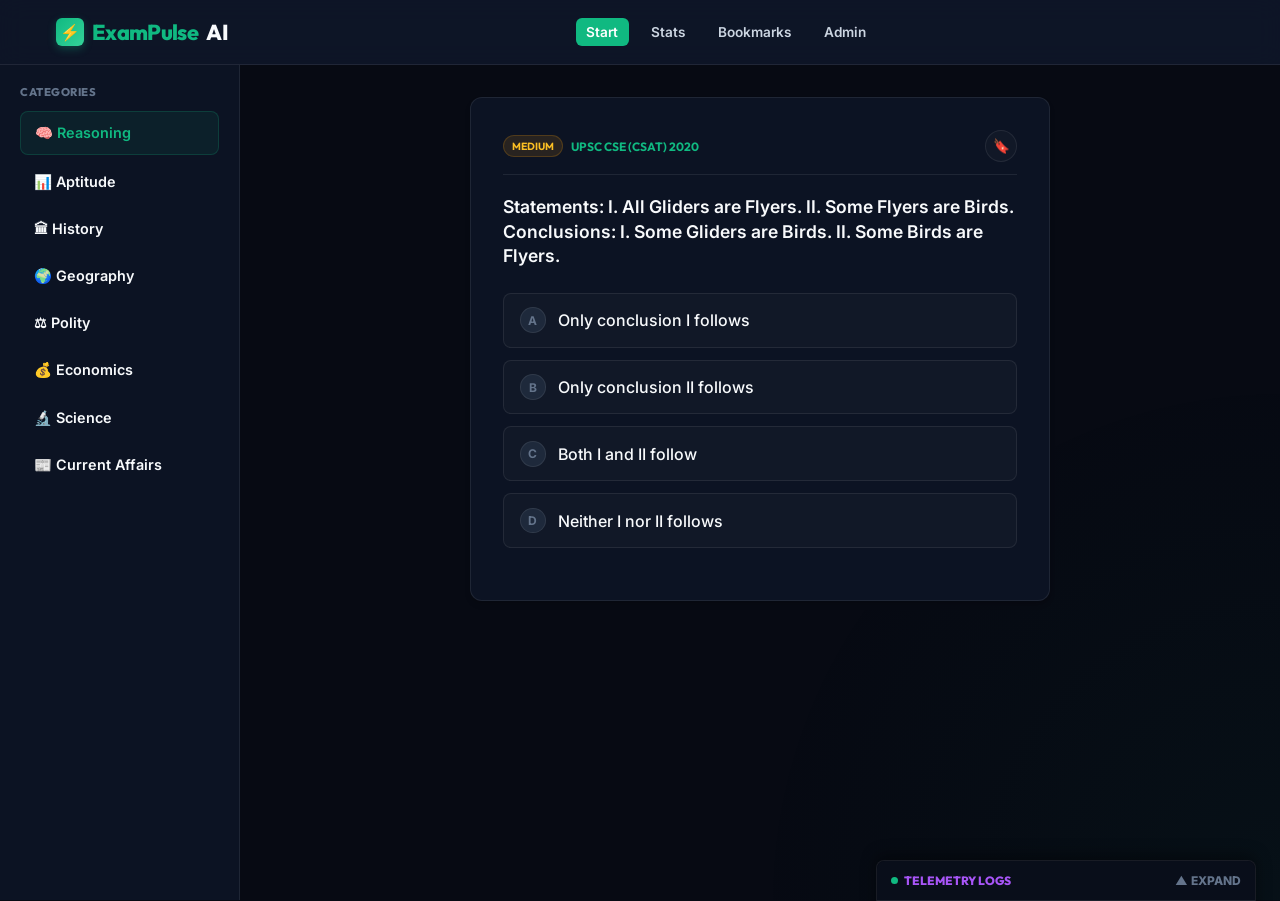
==== index.html @ f70b1638 "Add files via upload" ====
<!DOCTYPE html>
<html lang="en" data-theme="dark">
<head>
  <meta charset="UTF-8">
  <meta name="viewport" content="width=device-width, initial-scale=1.0">
  <title>ExamPulse AI | 24/7 Government Exam Prep Platform</title>
  <link rel="stylesheet" href="styles.css">
</head>
<body>

  <div class="app-container">
    <!-- --- HEADER AND NAVIGATION (Hamburger Enabled) --- -->
    <header>
      <div class="container header-inner">
        <a href="#" class="logo" id="header-logo">
          <div class="logo-icon">⚡</div>
          ExamPulse <span class="logo-tag">AI</span>
        </a>
        
        <!-- Desktop Nav links -->
        <nav class="nav-links">
          <span class="nav-link active" data-view="practice">Start</span>
          <span class="nav-link" data-view="analytics" id="nav-analytics">Stats</span>
          <span class="nav-link" data-view="bookmarks" id="nav-bookmarks">Bookmarks</span>
          <a href="admin.html" class="nav-link" id="nav-admin" style="display: inline-block;">Admin</a>
        </nav>

        <div class="header-actions">
          
          <!-- Hamburger menu button on phone views -->
          <button class="hamburger-menu-btn" id="hamburger-menu-btn">☰</button>

          <!-- User Stats Widget -->
          <div class="user-status-widget" id="header-user-widget" style="display: none;">
            <span id="header-username" style="color: var(--text-secondary); font-weight: 600; margin-right: 0.5rem; font-size: 0.75rem;">User</span>
            <button class="btn btn-secondary btn-sm" id="header-logout-btn" style="padding: 0.2rem 0.4rem; font-size: 0.7rem; border-radius: 4px;">
              Logout
            </button>
          </div>
        </div>
      </div>
    </header>

    <!-- --- MOBILE HAMBURGER DROPDOWN OVERLAY --- -->
    <div class="mobile-nav-overlay" id="mobile-nav-overlay">
      <span class="mobile-nav-link active" data-view="practice">Start</span>
      <span class="mobile-nav-link" data-view="analytics">Stats</span>
      <span class="mobile-nav-link" data-view="bookmarks">Bookmarks</span>
      <a href="admin.html" class="mobile-nav-link" id="mobile-nav-admin">Admin</a>
      <span class="mobile-nav-link" id="mobile-nav-logout-btn" style="display: none; color: var(--brand-danger); font-weight: 700; cursor: pointer;">Logout</span>
      
      <div class="mobile-profile-section" id="mobile-profile-section">
        <span id="mobile-username-val" style="font-weight: 600; color: var(--text-secondary);">Guest Aspirant</span>
      </div>
    </div>

    <main class="main-content">

      <!-- ==========================================
           1. COMPACT PRACTICE VIEW (PRIMARY LANDING PAGE - "START")
           ========================================== -->
      <section id="view-practice" class="view-section active">
        <!-- Mobile Subject Horizontal Swipe Bar -->
        <div class="mobile-category-slider" id="practice-mobile-category-slider">
          <button class="mobile-slider-btn active" data-category="Reasoning">🧠 Reasoning</button>
          <button class="mobile-slider-btn" data-category="Aptitude">📊 Aptitude</button>
          <button class="mobile-slider-btn" data-category="History">🏛 History</button>
          <button class="mobile-slider-btn" data-category="Geography">🌍 Geography</button>
          <button class="mobile-slider-btn" data-category="Polity">⚖ Polity</button>
          <button class="mobile-slider-btn" data-category="Economics">💰 Economics</button>
          <button class="mobile-slider-btn" data-category="Science">🔬 Science</button>
          <button class="mobile-slider-btn" data-category="Current Affairs">📰 Current Affairs</button>
        </div>

        <div class="practice-layout">
          <!-- Desktop Left Subject Sidebar -->
          <div class="category-sidebar">
            <h4 class="sidebar-title">Categories</h4>
            <div class="category-list" id="practice-category-list">
              <button class="category-item-btn active" data-category="Reasoning">
                <span>🧠 Reasoning</span>
              </button>
              <button class="category-item-btn" data-category="Aptitude">
                <span>📊 Aptitude</span>
              </button>
              <button class="category-item-btn" data-category="History">
                <span>🏛 History</span>
              </button>
              <button class="category-item-btn" data-category="Geography">
                <span>🌍 Geography</span>
              </button>
              <button class="category-item-btn" data-category="Polity">
                <span>⚖ Polity</span>
              </button>
              <button class="category-item-btn" data-category="Economics">
                <span>💰 Economics</span>
              </button>
              <button class="category-item-btn" data-category="Science">
                <span>🔬 Science</span>
              </button>
              <button class="category-item-btn" data-category="Current Affairs">
                <span>📰 Current Affairs</span>
              </button>
            </div>
          </div>

          <!-- Practice center viewport -->
          <div class="practice-viewport">
            <!-- Widescreen split desktop layout -->
            <div class="practice-pane-container">
              
              <!-- Left: Card -->
              <div class="question-column">
                <div class="practice-card-box" id="practice-card-box">
                  <div class="card-question-header">
                    <div class="q-source-info">
                      <span id="practice-badge-difficulty" class="badge badge-easy" style="font-size: 0.65rem;">Medium</span>
                      <span id="practice-source-text" style="font-size: 0.75rem;">UPSC CSAT 2020</span>
                    </div>
                    <button class="q-action-icon-btn" id="practice-bookmark-btn" title="Bookmark Question">🔖</button>
                  </div>

                  <!-- Question Text (autoscaled dynamically) -->
                  <div class="question-text-area" id="practice-question-text">
                    Loading question...
                  </div>

                  <!-- Option Choices (Strictly locked on submission) -->
                  <div class="options-layout-grid" id="practice-options-grid">
                    <button class="option-choice-btn" data-idx="0">
                      <span class="option-prefix-bubble">A</span>
                      <span class="option-text">Option A</span>
                    </button>
                    <button class="option-choice-btn" data-idx="1">
                      <span class="option-prefix-bubble">B</span>
                      <span class="option-text">Option B</span>
                    </button>
                    <button class="option-choice-btn" data-idx="2">
                      <span class="option-prefix-bubble">C</span>
                      <span class="option-text">Option C</span>
                    </button>
                    <button class="option-choice-btn" data-idx="3">
                      <span class="option-prefix-bubble">D</span>
                      <span class="option-text">Option D</span>
                    </button>
                  </div>

                  <!-- Relocated Next Button: Sits directly below option choices (in-between options and explanation on mobile) -->
                  <div class="action-footer-practice" style="margin-top: 1.25rem; width: 100%;">
                    <button class="btn btn-primary" id="practice-next-btn" style="display: none; padding: 0.5rem 1.8rem; font-size: 0.8rem; border-radius: 9999px; width: 100%;">
                      Next Question ➔
                    </button>
                  </div>
                </div>
              </div>

              <!-- Right Pane: explanation side-by-side -->
              <div class="explanation-column" id="practice-explanation-column">
                <div class="explanation-panel-drawer" id="practice-explanation-drawer">
                  <h4 class="drawer-section-title" style="color: var(--brand-success); margin-bottom: 0.6rem; font-size: 0.7rem;">✓ RAG AI Verified Explanation</h4>
                  
                  <div class="drawer-section-title">Detailed Explanation</div>
                  <!-- Explanation Text (autoscaled dynamically) -->
                  <p class="explanation-body-text" id="practice-explanation-text">
                    Solution text...
                  </p>

                  <div class="solution-highlights-grid">
                    <div class="highlight-box">
                      <h5>Exam Concept</h5>
                      <p id="practice-highlight-concept">Concept target</p>
                    </div>
                    <div class="highlight-box">
                      <h5>Shortcut Method</h5>
                      <p id="practice-highlight-shortcut">Shortcut formula</p>
                    </div>
                    <div class="highlight-box">
                      <h5>Key Takeaway</h5>
                      <p id="practice-highlight-takeaway">Takeaway key points</p>
                    </div>
                  </div>
                </div>
              </div>

            </div>
          </div>
        </div>
      </section>


      <!-- ==========================================
           2. DE-GAMIFIED ANALYTICS VIEW
           ========================================== -->
      <section id="view-analytics" class="view-section container">
        <div class="analytics-dashboard-grid">
          <!-- Profiles sidebar -->
          <aside class="profile-card-sticky-aside">
            <div class="profile-avatar-spark" id="aside-avatar">A</div>
            <h3 class="profile-username" id="aside-username">Aspirant Profile</h3>
            <p class="profile-rank-tag" style="color: var(--text-muted); font-size: 0.75rem; text-transform: uppercase;">Active Candidate</p>
            
            <div class="aside-stats-stack">
              <div class="aside-stat-row" style="font-size: 0.8rem;">
                <span class="lbl">Total Attempts</span>
                <span class="val" id="aside-total-answered">0</span>
              </div>
              <div class="aside-stat-row" style="font-size: 0.8rem; color: var(--brand-success);">
                <span class="lbl">Correct Answers</span>
                <span class="val" id="aside-total-correct">0</span>
              </div>
              <div class="aside-stat-row" style="font-size: 0.8rem; color: var(--brand-danger);">
                <span class="lbl">Incorrect Answers</span>
                <span class="val" id="aside-total-incorrect">0</span>
              </div>
              <div class="aside-stat-row" style="font-size: 0.8rem;">
                <span class="lbl">Overall Accuracy</span>
                <span class="val" id="aside-accuracy">0%</span>
              </div>
              <div class="aside-stat-row" style="font-size: 0.8rem;">
                <span class="lbl">Study Duration</span>
                <span class="val" id="aside-study-time">0m</span>
              </div>
            </div>

            <!-- Edit Profile Settings popup trigger -->
            <button class="btn btn-secondary btn-sm" id="btn-edit-profile-trigger" style="margin-top: 1rem; width: 100%; font-size: 0.75rem; padding: 0.35rem 0; border-radius: 6px;">
              ✏️ Edit Profile
            </button>
          </aside>

          <!-- Charts -->
          <div class="analytics-main-panel">
            <div class="analytics-top-bar" style="padding: 0.75rem 1rem;">
              <div class="analytics-title-group">
                <h2 style="font-size: 1.25rem;">Rolling Accuracy Statistics</h2>
                <p style="font-size: 0.75rem;">Interactive telemetry tracking subject concept masteries.</p>
              </div>
              <div class="analytics-filter-options">
                <span class="filter-btn active" data-range="Today">Today</span>
                <span class="filter-btn" data-range="2Days">2 Days</span>
                <span class="filter-btn" data-range="1Week">1 Week</span>
                <span class="filter-btn" data-range="1Month">1 Month</span>
              </div>
            </div>

            <!-- Rolling graph -->
            <div class="charts-cards-row">
              <div class="analytics-card" style="width: 100%;">
                <div class="analytics-card-header">
                  <h4>Rolling Accuracy Trend Line</h4>
                  <span class="badge badge-easy">Live</span>
                </div>
                <div class="svg-chart-container" id="svg-accuracy-chart">
                  <!-- svg graph container -->
                </div>
              </div>
            </div>

            <!-- Subject dashboard meters -->
            <div class="analytics-card">
              <div class="analytics-card-header">
                <h4>Category Progress Indices</h4>
                <p style="font-size: 0.75rem; color: var(--text-muted);">Current performance metrics across the 8 subjects.</p>
              </div>
              <div id="analytics-category-bars">
                <!-- category rows loads here -->
              </div>
            </div>
          </div>
        </div>
      </section>


      <!-- ==========================================
           3. BOOKMARKS VIEW
           ========================================== -->
      <section id="view-bookmarks" class="view-section container">
        <div class="bookmarks-layout">
          <h2 style="font-size: 1.25rem; margin-bottom: 1.25rem; border-bottom: 1px solid var(--border-color); padding-bottom: 0.5rem; color: var(--brand-primary);">🔖 Saved Bookmarks</h2>

          <div class="bookmarks-list-area" id="bookmarks-cards-wrapper">
            <!-- Dynamic bookmarks cards loads here -->
          </div>
        </div>
      </section>

    </main>

    <!-- --- CLOUD TELEMETRY Drawer --- -->
    <div class="telemetry-floating-tray" id="telemetry-tray">
      <div class="telemetry-header-bar" id="telemetry-header">
        <div class="telemetry-title-badge">
          <div class="telemetry-pulse-dot"></div>
          Telemetry logs
        </div>
        <div class="telemetry-toggle-indicator" id="telemetry-indicator">▲ EXPAND</div>
      </div>
      
      <div class="telemetry-body-console">
        <div class="telemetry-telemetry-row">
          <span>Active Nodes: <strong>5</strong></span>
          <span>Redis Queue Size: <strong id="telemetry-redis-size">452</strong></span>
          <span>Locks: <strong style="color: var(--brand-success);">Clean</strong></span>
        </div>
        <div class="console-terminal-wrapper" id="telemetry-console">
          <!-- Telemetry logs streams here -->
          <div class="terminal-line"><span class="ts">[12:47:58]</span> <span class="tag-redis">[REDIS]</span> Active node telemetry listener started on client console.</div>
          <div class="terminal-line"><span class="ts">[12:47:58]</span> <span class="tag-rag">[RAG AI]</span> Curated database sync validated. RAG vector embeddings synchronized.</div>
        </div>
      </div>
    </div>

    <!-- --- 10-QUESTION LOCK REGISTER / LOGIN POPUP GATED MODAL --- -->
    <div class="modal-overlay" id="auth-modal-overlay">
      <div class="auth-modal" style="max-width: 400px; padding: 1.5rem 2rem;">
        <!-- Modal Tabs Header -->
        <div class="auth-tabs-header">
          <span class="auth-tab-btn active" id="btn-tab-register" data-mode="register">Register Account</span>
          <span class="auth-tab-btn" id="btn-tab-login" data-mode="login">Sign In</span>
        </div>

        <h2 style="font-size: 1.35rem; text-align: center; margin-bottom: 0.5rem;" id="auth-gate-title">Save Practice Progress</h2>
        <p style="color: var(--text-muted); font-size: 0.8rem; margin-bottom: 1.25rem; text-align: center;" id="auth-gate-sub">You have completed your 10 free practice questions! Save your profile in local memory to preserve stats and bookmarks.</p>
        
        <!-- Registration Form -->
        <form id="auth-register-form" class="auth-form-sub-panel active">
          <div class="auth-form-group">
            <label style="font-size: 0.7rem; color: var(--text-muted);">Candidate Full Name *</label>
            <input type="text" id="reg-name" style="font-size: 0.8rem; padding: 0.5rem 0.75rem;" placeholder="e.g. Amit Patel" required>
          </div>
          <div class="auth-form-group" style="margin: 0.75rem 0;">
            <label style="font-size: 0.7rem; color: var(--text-muted);">Aspirant Username *</label>
            <input type="text" id="reg-username" style="font-size: 0.8rem; padding: 0.5rem 0.75rem;" placeholder="e.g. UPSC_Cracker" required>
          </div>
          <div class="auth-form-group" style="margin-bottom: 0.75rem;">
            <label style="font-size: 0.7rem; color: var(--text-muted);">Email Address *</label>
            <input type="email" id="reg-email" style="font-size: 0.8rem; padding: 0.5rem 0.75rem;" placeholder="candidate@exampulse.ai" required>
          </div>
          <div class="auth-form-group" style="margin-bottom: 1rem;">
            <label style="font-size: 0.7rem; color: var(--text-muted);">Password *</label>
            <input type="password" id="reg-password" style="font-size: 0.8rem; padding: 0.5rem 0.75rem;" placeholder="••••••••" required>
          </div>
          <button type="submit" class="btn btn-primary" style="width: 100%; font-size: 0.8rem; padding: 0.5rem 0;">Create Free Profile</button>
        </form>

        <!-- Login Form -->
        <form id="auth-login-form" class="auth-form-sub-panel">
          <div class="auth-form-group" style="margin-bottom: 0.75rem;">
            <label style="font-size: 0.7rem; color: var(--text-muted);">Email Address *</label>
            <input type="email" id="login-email" style="font-size: 0.8rem; padding: 0.5rem 0.75rem;" placeholder="candidate@exampulse.ai" required>
          </div>
          <div class="auth-form-group" style="margin-bottom: 1.25rem;">
            <label style="font-size: 0.7rem; color: var(--text-muted);">Password *</label>
            <input type="password" id="login-password" style="font-size: 0.8rem; padding: 0.5rem 0.75rem;" placeholder="••••••••" required>
          </div>
          <button type="submit" class="btn btn-primary" style="width: 100%; font-size: 0.8rem; padding: 0.5rem 0;">Sign In Profile</button>
        </form>
      </div>
    </div>

    <!-- --- PROFILE EDIT POPUP MODAL --- -->
    <div class="modal-overlay" id="profile-modal-overlay">
      <div class="auth-modal" style="max-width: 400px; padding: 2rem !important; border-radius: 1rem;">
        <h2 style="font-size: 1.25rem; text-align: center; margin-bottom: 0.5rem; color: var(--brand-primary);">Edit Profile Settings</h2>
        <p style="color: var(--text-muted); font-size: 0.75rem; margin-bottom: 1.25rem; text-align: center;">Update your candidate settings. Details will automatically sync in-memory.</p>
        
        <form id="profile-edit-form">
          <div class="auth-form-group" style="margin-bottom: 0.75rem;">
            <label style="font-size: 0.7rem; color: var(--text-muted); font-weight:700;">Candidate Name *</label>
            <input type="text" id="edit-profile-name" style="font-size: 0.8rem; padding: 0.5rem 0.75rem;" placeholder="e.g. Amit Patel" required>
          </div>
          <div class="auth-form-group" style="margin-bottom: 0.75rem;">
            <label style="font-size: 0.7rem; color: var(--text-muted); font-weight:700;">Aspirant Username *</label>
            <input type="text" id="edit-profile-username" style="font-size: 0.8rem; padding: 0.5rem 0.75rem;" placeholder="e.g. UPSC_Cracker" required>
          </div>
          <div class="auth-form-group" style="margin-bottom: 1.25rem;">
            <label style="font-size: 0.7rem; color: var(--text-muted); font-weight:700;">Email Address *</label>
            <input type="email" id="edit-profile-email" style="font-size: 0.8rem; padding: 0.5rem 0.75rem;" placeholder="candidate@exampulse.ai" required>
          </div>
          
          <div style="display: flex; gap: 0.5rem;">
            <button type="button" class="btn btn-secondary" id="btn-profile-edit-cancel" style="flex: 1; font-size: 0.8rem; padding: 0.45rem 0;">Cancel</button>
            <button type="submit" class="btn btn-primary" style="flex: 1; font-size: 0.8rem; padding: 0.45rem 0;">Save Changes</button>
          </div>
        </form>
      </div>
    </div>

    <!-- --- SUSPENSION OVERLAY SCREEN (CRITICAL LOCK) --- -->
    <div class="modal-overlay" id="suspension-overlay" style="display: none; background: rgba(7, 10, 18, 0.96); z-index: 9999; text-align: center; flex-direction: column; justify-content: center; align-items: center; padding: 2rem;">
      <div style="background: var(--bg-card); border: 1px solid var(--border-color); padding: 3rem 2rem; border-radius: 1rem; max-width: 440px; box-shadow: var(--shadow-lg);">
        <div style="font-size: 4rem; margin-bottom: 1.5rem;">🚫</div>
        <h2 style="color: var(--brand-danger); margin-bottom: 0.5rem; font-size: 1.75rem;">Access Suspended</h2>
        <p style="color: var(--text-secondary); font-size: 0.95rem; line-height: 1.5; margin-bottom: 2rem;">
          Your student preparation account has been suspended by the ExamPulse AI platform administrator. Please contact your coordinator.
        </p>
        <button class="btn btn-secondary" onclick="window.location.reload();">Refresh Status</button>
      </div>
    </div>

  </div>

  <script src="questions.js"></script>
  <script src="engines.js"></script>
  <script>
    document.addEventListener('DOMContentLoaded', () => {
      // Initialize state
      window.ExamPulse.init();
      const Engine = window.ExamPulse;
      
      // DOM Elements Cache
      const els = {
        views: document.querySelectorAll('.view-section'),
        navLinks: document.querySelectorAll('.nav-links .nav-link'),
        logo: document.getElementById('header-logo'),
        hamburgerBtn: document.getElementById('hamburger-menu-btn'),
        mobileNav: document.getElementById('mobile-nav-overlay'),
        mobileNavLinks: document.querySelectorAll('.mobile-nav-overlay .mobile-nav-link'),
        logoutBtn: document.getElementById('header-logout-btn'),
        mobileLogoutBtn: document.getElementById('mobile-nav-logout-btn'),
        mobileUsernameVal: document.getElementById('mobile-username-val'),
        userWidget: document.getElementById('header-user-widget'),
        usernameVal: document.getElementById('header-username'),
        authOverlay: document.getElementById('auth-modal-overlay'),
        authTabRegisterBtn: document.getElementById('btn-tab-register'),
        authTabLoginBtn: document.getElementById('btn-tab-login'),
        authRegisterForm: document.getElementById('auth-register-form'),
        authLoginForm: document.getElementById('auth-login-form'),
        authGateTitle: document.getElementById('auth-gate-title'),
        authGateSub: document.getElementById('auth-gate-sub'),
        heroCta: document.getElementById('hero-cta-btn'),
        practiceCategories: document.getElementById('practice-category-list'),
        practiceMobileSlider: document.getElementById('practice-mobile-category-slider'),
        practiceCardBox: document.getElementById('practice-card-box'),
        practiceDifficulty: document.getElementById('practice-badge-difficulty'),
        practiceSource: document.getElementById('practice-source-text'),
        practiceBookmark: document.getElementById('practice-bookmark-btn'),
        practiceQuestion: document.getElementById('practice-question-text'),
        practiceOptions: document.getElementById('practice-options-grid'),
        practiceExplanationColumn: document.getElementById('practice-explanation-column'),
        practiceExplanationText: document.getElementById('practice-explanation-text'),
        practiceConcept: document.getElementById('practice-highlight-concept'),
        practiceShortcut: document.getElementById('practice-highlight-shortcut'),
        practiceTakeaway: document.getElementById('practice-highlight-takeaway'),
        practiceNextBtn: document.getElementById('practice-next-btn'),
        telemetryTray: document.getElementById('telemetry-tray'),
        telemetryHeader: document.getElementById('telemetry-header'),
        telemetryIndicator: document.getElementById('telemetry-indicator'),
        telemetryConsole: document.getElementById('telemetry-console'),
        telemetryRedisSize: document.getElementById('telemetry-redis-size'),
        asideAvatar: document.getElementById('aside-avatar'),
        asideUsername: document.getElementById('aside-username'),
        asideAnswered: document.getElementById('aside-total-answered'),
        asideAccuracy: document.getElementById('aside-accuracy'),
        asideTime: document.getElementById('aside-study-time'),
        analyticsFilters: document.querySelectorAll('.analytics-filter-options .filter-btn'),
        bookmarksCardsWrapper: document.getElementById('bookmarks-cards-wrapper'),
        faqQuestions: document.querySelectorAll('.faq-question')
      };

      let currentActiveView = 'practice'; // Landing directly on Start (Practice) view
      let activeAnalyticsFilter = '1Week';
      let authModalActiveTab = 'register';
      let questionAnswered = false; // Strict option lockout state flag

      // --- SPA Routing ---
      function switchView(viewName) {
        currentActiveView = viewName;
        els.views.forEach(view => {
          view.classList.remove('active');
          if (view.id === `view-${viewName}`) view.classList.add('active');
        });

        // Sync Desktop Nav active classes
        els.navLinks.forEach(link => {
          link.classList.remove('active');
          if (link.dataset.view === viewName) link.classList.add('active');
        });

        // Sync Mobile Nav active classes
        els.mobileNavLinks.forEach(link => {
          link.classList.remove('active');
          if (link.dataset.view === viewName) link.classList.add('active');
        });

        // Close mobile dropdown overlay on navigation click
        els.mobileNav.classList.remove('active');
        els.hamburgerBtn.textContent = '☰';

        if (viewName === 'practice') {
          renderPracticeQuestion();
        } else if (viewName === 'analytics') {
          updateProfileSidebar();
          Engine.renderAccuracyTrendLine('svg-accuracy-chart', activeAnalyticsFilter);
          Engine.renderCategoryDashboard('analytics-category-bars');
        } else if (viewName === 'bookmarks') {
          updateBookmarksView();
        }

        window.scrollTo(0, 0);
      }

      els.navLinks.forEach(link => {
        link.addEventListener('click', () => {
          switchView(link.dataset.view);
        });
      });

      els.mobileNavLinks.forEach(link => {
        link.addEventListener('click', () => {
          switchView(link.dataset.view);
        });
      });

      els.logo.addEventListener('click', (e) => {
        e.preventDefault();
        switchView('practice');
      });

      // --- Mobile Hamburger Menu Dropdown Trigger ---
      els.hamburgerBtn.addEventListener('click', () => {
        els.mobileNav.classList.toggle('active');
        els.hamburgerBtn.textContent = els.mobileNav.classList.contains('active') ? '✕' : '☰';
      });



      // --- Gated Register / Login Popup overlay (Auth) ---
      function openGatedAuthPopup(mode = 'register', blockMessage = false) {
        authModalActiveTab = mode;
        
        // Setup toggle buttons
        if (mode === 'register') {
          els.authTabRegisterBtn.classList.add('active');
          els.authTabLoginBtn.classList.remove('active');
          els.authRegisterForm.classList.add('active');
          els.authLoginForm.classList.remove('active');
        } else {
          els.authTabRegisterBtn.classList.remove('active');
          els.authTabLoginBtn.classList.add('active');
          els.authRegisterForm.classList.remove('active');
          els.authLoginForm.classList.add('active');
        }

        if (blockMessage) {
          els.authGateTitle.textContent = "Save Practice Progress";
          els.authGateSub.textContent = "You have answered 10 government exam questions as a guest candidate! Save your profile locally to keep stats, revisions, and bookmarks synced.";
        } else {
          els.authGateTitle.textContent = "Join ExamPulse AI";
          els.authGateSub.textContent = "Create a secure administrative local profile on your browser in seconds to unlock full revisions.";
        }

        els.authOverlay.classList.add('active');
      }

      // Modal tabs clicks
      els.authTabRegisterBtn.addEventListener('click', () => {
        openGatedAuthPopup('register');
      });

      els.authTabLoginBtn.addEventListener('click', () => {
        openGatedAuthPopup('login');
      });

      // Close modal click safety. If answered questions >= 10, guest is locked out and modal cannot be closed!
      els.authOverlay.addEventListener('click', (e) => {
        if (e.target === els.authOverlay) {
          const guestAttempts = Object.keys(Engine.state.history).length;
          if (!Engine.state.user && guestAttempts >= 10) {
            // Trigger a beautiful, premium visual shake animation on the card
            const modalEl = els.authOverlay.querySelector('.auth-modal');
            if (modalEl) {
              modalEl.classList.remove('shake');
              void modalEl.offsetWidth; // trigger reflow
              modalEl.classList.add('shake');
            }
          } else {
            els.authOverlay.classList.remove('active');
          }
        }
      });

      // Register Submit Form
      document.getElementById('auth-register-form').addEventListener('submit', async (e) => {
        e.preventDefault();
        const name = document.getElementById('reg-name').value.trim();
        const username = document.getElementById('reg-username').value.trim();
        const email = document.getElementById('reg-email').value.trim();
        const password = document.getElementById('reg-password').value.trim();

        if (username && email && password) {
          const success = await Engine.registerLive(name, username, email, password);
          if (success) {
            updateHeaderWidget();
            els.authOverlay.classList.remove('active');
            switchView('practice');
          }
        }
      });

      // Login Submit Form
      document.getElementById('auth-login-form').addEventListener('submit', async (e) => {
        e.preventDefault();
        const email = document.getElementById('login-email').value.trim();
        const password = document.getElementById('login-password').value.trim();

        if (email && password) {
          const success = await Engine.loginLive(email, password);
          if (success) {
            updateHeaderWidget();
            els.authOverlay.classList.remove('active');
            switchView('practice');
          }
        }
      });

      els.logoutBtn.addEventListener('click', () => {
        if (confirm('Are you sure you want to logout? All local state progress will remain cached.')) {
          Engine.logout();
          updateHeaderWidget();
          window.location.reload();
        }
      });

      els.mobileLogoutBtn.addEventListener('click', () => {
        if (confirm('Are you sure you want to logout? All local state progress will remain cached.')) {
          Engine.logout();
          updateHeaderWidget();
          window.location.reload();
        }
      });

      // --- PROFILE EDIT SETTINGS TRIGGERS ---
      const profileModal = document.getElementById('profile-modal-overlay');
      const profileTrigger = document.getElementById('btn-edit-profile-trigger');
      const profileCancel = document.getElementById('btn-profile-edit-cancel');
      const profileForm = document.getElementById('profile-edit-form');

      if (profileTrigger && profileModal) {
        profileTrigger.addEventListener('click', () => {
          if (Engine.state.user) {
            document.getElementById('edit-profile-name').value = Engine.state.user.name || Engine.state.user.username;
            document.getElementById('edit-profile-username').value = Engine.state.user.username;
            document.getElementById('edit-profile-email').value = Engine.state.user.email || '';
            profileModal.classList.add('active');
          }
        });
      }

      if (profileCancel && profileModal) {
        profileCancel.addEventListener('click', () => {
          profileModal.classList.remove('active');
        });
        profileModal.addEventListener('click', (e) => {
          if (e.target === profileModal) {
            profileModal.classList.remove('active');
          }
        });
      }

      if (profileForm) {
        profileForm.addEventListener('submit', async (e) => {
          e.preventDefault();
          if (Engine.state.user) {
            const name = document.getElementById('edit-profile-name').value.trim();
            const username = document.getElementById('edit-profile-username').value.trim();
            const email = document.getElementById('edit-profile-email').value.trim();

            if (name && username && email) {
              Engine.state.user.name = name;
              Engine.state.user.username = username;
              Engine.state.user.email = email;

              // Save and Sync back live in background
              localStorage.setItem('exampulse_state_degamified', JSON.stringify(Engine.state));
              await Engine.syncLiveDatabase();

              updateProfileSidebar();
              updateHeaderWidget();
              profileModal.classList.remove('active');
            }
          }
        });
      }

      function updateHeaderWidget() {
        if (Engine.state.user) {
          // Desktop Status Widget
          els.userWidget.style.display = 'flex';
          els.usernameVal.textContent = Engine.state.user.username;

          // Mobile Status Widget
          els.mobileUsernameVal.textContent = `${Engine.state.user.username} ⭐️`;
          els.mobileLogoutBtn.style.display = 'block';
        } else {
          els.userWidget.style.display = 'none';
          
          els.mobileUsernameVal.textContent = 'Guest Candidate';
          els.mobileLogoutBtn.style.display = 'none';
        }
      }

      // Check user session
      updateHeaderWidget();

      // --- Subject Categories Switchers ---
      els.practiceCategories.querySelectorAll('.category-item-btn').forEach(btn => {
        btn.addEventListener('click', () => {
          syncActiveCategorySelection(btn.dataset.category);
          renderPracticeQuestion();
        });
      });

      els.practiceMobileSlider.querySelectorAll('.mobile-slider-btn').forEach(btn => {
        btn.addEventListener('click', () => {
          syncActiveCategorySelection(btn.dataset.category);
          renderPracticeQuestion();
        });
      });

      function syncActiveCategorySelection(category) {
        Engine.setActiveCategory(category);

        els.practiceCategories.querySelectorAll('.category-item-btn').forEach(b => {
          b.classList.remove('active');
          if (b.dataset.category === category) b.classList.add('active');
        });

        els.practiceMobileSlider.querySelectorAll('.mobile-slider-btn').forEach(b => {
          b.classList.remove('active');
          if (b.dataset.category === category) b.classList.add('active');
        });
      }

      // --- PRACTICE CARD ENGINE ---
      async function renderPracticeQuestion() {
        // Safe check: If guest has answered 10 questions, block screen and force register/login modal popup!
        const guestAttempts = Object.keys(Engine.state.history).length;
        if (!Engine.state.user && guestAttempts >= 10) {
          els.practiceQuestion.innerHTML = `<h3 style="color: var(--brand-warning); text-align: center;">Practice Limit Reached</h3><p style="font-size: 0.85rem; color: var(--text-muted); font-weight: 500; margin-top: 0.5rem; text-align: center;">Please register or sign in to save your stats and continue practicing immediately.</p>`;
          els.practiceOptions.innerHTML = '';
          els.practiceExplanationColumn.classList.remove('active');
          els.practiceNextBtn.style.display = 'none';
          openGatedAuthPopup('login', true); // Open LOGIN modal popup centered
          return;
        }

        els.practiceCardBox.className = 'practice-card-box';
        els.practiceExplanationColumn.classList.remove('active');
        els.practiceNextBtn.style.display = 'none';
        questionAnswered = false; // Reset question lock state

        // Display a sleek visual AI loading indicator
        els.practiceQuestion.innerHTML = `<div class="live-ai-loading-glow">⚡ Generating live PYQ from Google Gemini API...</div>`;
        els.practiceOptions.innerHTML = '';

        const q = await Engine.loadNextQuestionAsync();
        if (!q) {
          els.practiceQuestion.innerHTML = `<h3>Subject Pool Empty</h3><p style="font-size: 0.85rem; color: var(--text-muted); font-weight: 500; margin-top: 0.5rem;">Please load custom questions inside the Administrative portal (admin.html).</p>`;
          els.practiceOptions.innerHTML = '';
          return;
        }

        // --- DYNAMIC FONT AUTOSCALER ENGINE ---
        // automatically minimize letter sizes when text descriptions are highly dense
        const qText = q.question;
        if (qText.length > 250) {
          els.practiceQuestion.style.fontSize = '0.78rem';
          els.practiceQuestion.style.lineHeight = '1.25';
        } else if (qText.length > 150) {
          els.practiceQuestion.style.fontSize = '0.88rem';
          els.practiceQuestion.style.lineHeight = '1.3';
        } else {
          els.practiceQuestion.style.fontSize = '1.1rem';
          els.practiceQuestion.style.lineHeight = '1.4';
        }

        els.practiceDifficulty.className = `badge badge-${q.difficulty.toLowerCase()}`;
        els.practiceDifficulty.textContent = q.difficulty;
        els.practiceSource.textContent = q.source;

        els.practiceBookmark.className = Engine.isQuestionBookmarked(q.id) ? 'q-action-icon-btn bookmarked' : 'q-action-icon-btn';

        els.practiceQuestion.textContent = q.question;
        els.practiceOptions.innerHTML = '';

        q.options.forEach((opt, idx) => {
          const prefix = ['A', 'B', 'C', 'D'][idx];
          const btn = document.createElement('button');
          btn.className = 'option-choice-btn';
          btn.dataset.idx = idx;
          btn.innerHTML = `
            <span class="option-prefix-bubble">${prefix}</span>
            <span class="option-text">${opt}</span>
          `;
          
          btn.addEventListener('click', () => {
            // Safe guard: Click will be ignored in any case if already locked
            if (questionAnswered || btn.classList.contains('locked')) return;
            questionAnswered = true;

            // Strict lock options: No changing once answered
            const allBtns = els.practiceOptions.querySelectorAll('.option-choice-btn');
            allBtns.forEach(b => {
              b.classList.add('locked', 'disabled');
            });

            const feedback = Engine.submitAnswer(idx);
            
            if (feedback.isCorrect) {
              btn.classList.remove('disabled');
              btn.classList.add('selected-correct');
              els.practiceCardBox.classList.add('correct-pulse');
              els.practiceNextBtn.style.display = 'block';
              loadRAGExplanationDrawer(feedback);
            } else {
              btn.classList.remove('disabled');
              btn.classList.add('selected-wrong');
              els.practiceCardBox.classList.add('shake', 'wrong-pulse');
              
              const correctBtn = els.practiceOptions.querySelector(`[data-idx="${feedback.correctIndex}"]`);
              if (correctBtn) {
                correctBtn.classList.remove('disabled');
                correctBtn.classList.add('should-have-been');
              }
              els.practiceNextBtn.style.display = 'block';
              loadRAGExplanationDrawer(feedback);
            }

            // Immediately check guest limits after answering the 10th question
            const guestAttempts = Object.keys(Engine.state.history).length;
            if (!Engine.state.user && guestAttempts >= 10) {
              // Lockout: Hide Next Question button
              els.practiceNextBtn.style.display = 'none';
              // Open the LOGIN page pop up centered after a short delay
              setTimeout(() => {
                openGatedAuthPopup('login', true);
              }, 1200);
            }
          });

          els.practiceOptions.appendChild(btn);
        });
      }

      function loadRAGExplanationDrawer(feedback) {
        const expText = feedback.explanation;
        
        // --- DYNAMIC FONT AUTOSCALER (Solution Explanations) ---
        if (expText.length > 300) {
          els.practiceExplanationText.style.fontSize = '0.74rem';
          els.practiceExplanationText.style.lineHeight = '1.3';
        } else if (expText.length > 150) {
          els.practiceExplanationText.style.fontSize = '0.82rem';
          els.practiceExplanationText.style.lineHeight = '1.35';
        } else {
          els.practiceExplanationText.style.fontSize = '0.9rem';
          els.practiceExplanationText.style.lineHeight = '1.45';
        }

        els.practiceExplanationText.textContent = feedback.explanation;
        els.practiceConcept.textContent = feedback.concept || 'General Concept';
        els.practiceShortcut.textContent = feedback.shortcut || 'No Shortcut (Standard Method)';
        els.practiceTakeaway.textContent = feedback.takeaway || 'Core takeaway details.';
        
        // Show solution drawer
        els.practiceExplanationColumn.classList.add('active');
      }

      els.practiceNextBtn.addEventListener('click', () => {
        renderPracticeQuestion();
      });

      // Bookmark
      els.practiceBookmark.addEventListener('click', () => {
        const q = Engine.getActiveQuestion();
        if (q) {
          const isAdded = Engine.toggleBookmarkActive(q.id);
          els.practiceBookmark.className = isAdded ? 'q-action-icon-btn bookmarked' : 'q-action-icon-btn';
        }
      });

      // --- STATS VIEW (De-Gamified) ---
      function updateProfileSidebar() {
        if (Engine.state.user) {
          els.asideAvatar.textContent = Engine.state.user.username[0].toUpperCase();
          els.asideUsername.textContent = Engine.state.user.username;
          
          els.asideAnswered.textContent = Engine.state.stats.totalAnswered;
          
          const correctEl = document.getElementById('aside-total-correct');
          const incorrectEl = document.getElementById('aside-total-incorrect');
          if (correctEl) correctEl.textContent = Engine.state.stats.totalCorrect || 0;
          if (incorrectEl) incorrectEl.textContent = Engine.state.stats.totalIncorrect || 0;
          
          els.asideAccuracy.textContent = `${Engine.state.stats.accuracy}%`;
          
          const mins = Math.round(Engine.state.stats.studyTime / 60);
          els.asideTime.textContent = `${mins}m`;
        }
      }

      els.analyticsFilters.forEach(btn => {
        btn.addEventListener('click', () => {
          els.analyticsFilters.forEach(b => b.classList.remove('active'));
          btn.classList.add('active');
          activeAnalyticsFilter = btn.dataset.range;
          Engine.renderAccuracyTrendLine('svg-accuracy-chart', activeAnalyticsFilter);
        });
      });

      // --- BOOKMARKS VIEW ---
      function updateBookmarksView() {
        const db = [...window.ExamPulseData.questions, ...Engine.state.customQuestions];
        els.bookmarksCardsWrapper.innerHTML = '';

        const savedIds = Engine.state.bookmarks || [];
        const savedQuestions = db.filter(q => savedIds.includes(q.id));

        if (savedQuestions.length === 0) {
          els.bookmarksCardsWrapper.innerHTML = `
            <div class="empty-state-notice">
              <h3>No bookmarks saved</h3>
              <p>Bookmark questions during practice to review their solutions and shortcuts here.</p>
            </div>
          `;
          return;
        }

        savedQuestions.forEach(q => {
          const card = document.createElement('div');
          card.className = 'bookmark-card-item';
          card.innerHTML = `
            <div class="bookmark-card-meta">
              <span class="badge badge-${q.difficulty.toLowerCase()}">${q.difficulty}</span>
              <span class="badge badge-easy" style="background: rgba(16,185,129,0.05); color: var(--brand-primary);">${q.category}</span>
              <button class="btn btn-secondary btn-sm" onclick="window.ExamPulse.toggleBookmarkActive(${q.id}); updateBookmarksView();">Remove</button>
            </div>
            <div class="bookmark-card-question">${q.question}</div>
            <div class="bookmark-card-explanation">
              <strong>Correct Answer:</strong> ${q.options[q.correctOptionIndex]}<br><br>
              <strong>Solution Explanation:</strong> ${q.explanation}<br><br>
              ${q.shortcut ? `<strong>Shortcut:</strong> ${q.shortcut}<br>` : ''}
              <strong>Source Exam:</strong> ${q.source}
            </div>
          `;
          els.bookmarksCardsWrapper.appendChild(card);
        });
      }

      // --- ADMINISTRATIVE SUSPENSION CHECKS ---
      function checkUserSuspension() {
        const overlay = document.getElementById('suspension-overlay');
        if (overlay) {
          if (Engine.state.user && Engine.state.user.suspended === true) {
            overlay.style.display = 'flex';
          } else {
            overlay.style.display = 'none';
          }
        }
      }

      // Initial startup triggers
      checkUserSuspension();
      switchView('practice'); // Default load goes directly to Start (Practice) view

      // Hook storage event tab syncs
      window.addEventListener('storage', (e) => {
        if (e.key === 'exampulse_state_degamified') {
          Engine.init();
          checkUserSuspension();
          updateHeaderWidget();
          if (currentActiveView === 'practice') {
            renderPracticeQuestion();
          }
        }
      });

      // --- CLOUD TELEMETRY ---
      els.telemetryHeader.addEventListener('click', () => {
        els.telemetryTray.classList.toggle('expanded');
        els.telemetryIndicator.textContent = els.telemetryTray.classList.contains('expanded') ? '▼ COLLAPSE' : '▲ EXPAND';
      });

      window.addEventListener('exampulse_log', (e) => {
        const d = e.detail;
        const line = document.createElement('div');
        line.className = 'terminal-line';
        
        let tagClass = d.type === 'redis' ? 'tag-redis' : 'tag-rag';
        let tagLabel = d.type === 'redis' ? '[REDIS QUEUE]' : '[RAG EMBED]';

        line.innerHTML = `<span class="ts">[${d.ts}]</span> <span class="${tagClass}">${tagLabel}</span> ${d.text}`;
        els.telemetryConsole.appendChild(line);

        els.telemetryConsole.scrollTop = els.telemetryConsole.scrollHeight;
        els.telemetryRedisSize.textContent = Math.floor(400 + Math.random() * 80);
      });

    });
  </script>
</body>
</html>
---- styles.css ----
/* ==========================================================================
   ExamPulse AI - Design System & Stylesheet (Hamburger, Compact Mobile)
   ========================================================================== */

@import url('https://fonts.googleapis.com/css2?family=Inter:wght@300;400;500;600;700&family=Outfit:wght@400;500;600;700;800&display=swap');

:root {
  /* Fonts */
  --font-sans: 'Inter', -apple-system, BlinkMacSystemFont, "Segoe UI", Roboto, sans-serif;
  --font-heading: 'Outfit', var(--font-sans);

  /* Shared Brand Colors (Primary Swapped to Emerald Green) */
  --brand-primary: #10b981;
  --brand-primary-rgb: 16, 185, 129;
  --brand-success: #10b981;
  --brand-success-rgb: 16, 185, 129;
  --brand-warning: #f59e0b;
  --brand-warning-rgb: 245, 158, 11;
  --brand-danger: #ef4444;
  --brand-danger-rgb: 239, 68, 68;

  /* Theme Defaults (Dark Mode) */
  --bg-app: #070a13;
  --bg-card: rgba(15, 23, 42, 0.75);
  --bg-card-hover: rgba(30, 41, 59, 0.85);
  --bg-header: rgba(15, 23, 42, 0.9);
  --bg-input: #1e293b;
  --bg-accent: #111827;

  --text-primary: #f8fafc;
  --text-secondary: #cbd5e1;
  --text-muted: #64748b;
  --border-color: rgba(255, 255, 255, 0.08);
  --border-focus: rgba(16, 185, 129, 0.4);

  --shadow-sm: 0 1px 2px 0 rgba(0, 0, 0, 0.05);
  --shadow-md: 0 4px 6px -1px rgba(0, 0, 0, 0.15), 0 2px 4px -1px rgba(0, 0, 0, 0.08);
  --shadow-lg: 0 10px 20px -3px rgba(0, 0, 0, 0.4), 0 4px 6px -2px rgba(0, 0, 0, 0.2);
  --shadow-glow: 0 0 20px rgba(16, 185, 129, 0.2);
  --glass-blur: blur(12px);
}

/* --- Light Mode Overrides --- */
:root[data-theme="light"] {
  --bg-app: #f1f5f9;
  --bg-card: rgba(255, 255, 255, 0.88);
  --bg-card-hover: rgba(248, 250, 252, 0.98);
  --bg-header: rgba(255, 255, 255, 0.95);
  --bg-input: #e2e8f0;
  --bg-accent: #f8fafc;

  --text-primary: #0f172a;
  --text-secondary: #334155;
  --text-muted: #64748b;
  --border-color: rgba(15, 23, 42, 0.08);
  --border-focus: rgba(16, 185, 129, 0.35);

  --shadow-sm: 0 1px 2px 0 rgba(15, 23, 42, 0.04);
  --shadow-md: 0 4px 6px -1px rgba(15, 23, 42, 0.04), 0 2px 4px -1px rgba(15, 23, 42, 0.02);
  --shadow-lg: 0 10px 15px -3px rgba(15, 23, 42, 0.06), 0 4px 6px -2px rgba(15, 23, 42, 0.03);
  --shadow-glow: 0 0 20px rgba(16, 185, 129, 0.1);
}

/* --- Reset & Base --- */
* {
  margin: 0;
  padding: 0;
  box-sizing: border-box;
}

html, body {
  width: 100%;
  height: 100%;
  font-family: var(--font-sans);
  background-color: var(--bg-app);
  color: var(--text-primary);
  scroll-behavior: smooth;
  overflow-x: hidden;
  transition: background-color 0.3s ease, color 0.3s ease;
}

h1, h2, h3, h4, h5, h6 {
  font-family: var(--font-heading);
  font-weight: 700;
  letter-spacing: -0.025em;
  line-height: 1.25;
}

a {
  text-decoration: none;
  color: inherit;
}

button, input, select, textarea {
  font-family: inherit;
  font-size: inherit;
  color: inherit;
  background: none;
  border: none;
  outline: none;
}

/* --- Custom Scrollbar --- */
::-webkit-scrollbar {
  width: 5px;
  height: 5px;
}
::-webkit-scrollbar-track {
  background: transparent;
}
::-webkit-scrollbar-thumb {
  background: var(--border-color);
  border-radius: 4px;
}
::-webkit-scrollbar-thumb:hover {
  background: var(--text-muted);
}

/* --- Layout --- */
.app-container {
  display: flex;
  flex-direction: column;
  min-height: 100vh;
}

.main-content {
  flex: 1 1 auto;
}

.container {
  width: 100%;
  max-width: 1200px;
  margin: 0 auto;
  padding: 0 1rem;
}

/* --- Header & Navigation --- */
header {
  position: sticky;
  top: 0;
  z-index: 100;
  background: var(--bg-header);
  backdrop-filter: var(--glass-blur);
  -webkit-backdrop-filter: var(--glass-blur);
  border-bottom: 1px solid var(--border-color);
}

.header-inner {
  display: flex;
  justify-content: space-between;
  align-items: center;
  height: 4rem;
}

.logo {
  display: flex;
  align-items: center;
  gap: 0.5rem;
  font-family: var(--font-heading);
  font-size: 1.35rem;
  font-weight: 800;
  color: var(--brand-primary);
  letter-spacing: -0.03em;
}

.logo-icon {
  width: 1.75rem;
  height: 1.75rem;
  background: linear-gradient(135deg, var(--brand-primary), #34d399);
  border-radius: 0.375rem;
  display: flex;
  align-items: center;
  justify-content: center;
  color: #fff;
  font-weight: 900;
  font-size: 1rem;
  box-shadow: 0 3px 8px rgba(16, 185, 129, 0.3);
}

.logo-tag {
  color: var(--text-primary);
}

.nav-links {
  display: flex;
  gap: 0.75rem;
  align-items: center;
}

.nav-link {
  font-size: 0.85rem;
  font-weight: 600;
  color: var(--text-secondary);
  padding: 0.4rem 0.65rem;
  border-radius: 0.375rem;
  transition: all 0.2s ease;
  cursor: pointer;
}

.nav-link:hover {
  color: var(--text-primary);
  background: var(--border-color);
}

.nav-link.active {
  color: #fff;
  background: var(--brand-primary);
}

.header-actions {
  display: flex;
  align-items: center;
  gap: 0.5rem;
}

/* User Status Widget */
.user-status-widget {
  display: flex;
  align-items: center;
  gap: 0.5rem;
  background: var(--bg-accent);
  padding: 0.25rem 0.65rem;
  border-radius: 9999px;
  border: 1px solid var(--border-color);
  font-size: 0.8rem;
  font-weight: 600;
}

/* --- Theme Toggle --- */
.theme-toggle {
  background: var(--bg-accent);
  border: 1px solid var(--border-color);
  padding: 0.4rem;
  border-radius: 50%;
  cursor: pointer;
  display: flex;
  align-items: center;
  justify-content: center;
  width: 2rem;
  height: 2rem;
  transition: all 0.2s ease;
}

/* --- Mobile Hamburger Button --- */
.hamburger-menu-btn {
  display: none;
  font-size: 1.5rem;
  background: none;
  border: none;
  color: var(--text-primary);
  cursor: pointer;
  padding: 0.5rem;
  transition: transform 0.2s ease;
}

/* Hamburger Dropdown Overlay */
.mobile-nav-overlay {
  display: none;
  position: absolute;
  top: 4rem;
  left: 0;
  width: 100%;
  background: var(--bg-header);
  backdrop-filter: var(--glass-blur);
  -webkit-backdrop-filter: var(--glass-blur);
  border-bottom: 1px solid var(--border-color);
  z-index: 99;
  flex-direction: column;
  padding: 1rem 0;
  box-shadow: var(--shadow-lg);
  animation: slideDown 0.25s ease forwards;
}

.mobile-nav-overlay.active {
  display: flex;
}

.mobile-nav-link {
  font-size: 0.95rem;
  font-weight: 600;
  color: var(--text-secondary);
  padding: 0.75rem 2rem;
  transition: all 0.2s ease;
  cursor: pointer;
}

.mobile-nav-link:hover, .mobile-nav-link.active {
  color: var(--brand-primary);
  background: rgba(16, 185, 129, 0.05);
}

.mobile-profile-section {
  border-top: 1px solid var(--border-color);
  margin-top: 0.75rem;
  padding: 0.75rem 2rem 0 2rem;
  display: flex;
  justify-content: space-between;
  align-items: center;
  font-size: 0.85rem;
}

/* --- Buttons --- */
.btn {
  display: inline-flex;
  align-items: center;
  justify-content: center;
  gap: 0.35rem;
  padding: 0.6rem 1.2rem;
  border-radius: 0.375rem;
  font-weight: 600;
  cursor: pointer;
  transition: all 0.2s ease;
  font-size: 0.9rem;
}

.btn-primary {
  background: var(--brand-primary);
  color: #fff;
  box-shadow: 0 3px 10px rgba(16, 185, 129, 0.3);
}

.btn-primary:hover {
  background: #059669;
  transform: translateY(-1px);
}

.btn-secondary {
  background: var(--bg-accent);
  border: 1px solid var(--border-color);
  color: var(--text-primary);
}

.btn-secondary:hover {
  background: var(--border-color);
}

.btn-sm {
  padding: 0.35rem 0.75rem;
  font-size: 0.8rem;
  border-radius: 0.25rem;
}

.badge {
  display: inline-flex;
  align-items: center;
  padding: 0.2rem 0.5rem;
  border-radius: 9999px;
  font-size: 0.7rem;
  font-weight: 700;
  text-transform: uppercase;
}

.badge-easy { background: rgba(16, 185, 129, 0.12); color: #34d399; border: 1px solid rgba(16, 185, 129, 0.2); }
.badge-medium { background: rgba(245, 158, 11, 0.12); color: #fbbf24; border: 1px solid rgba(245, 158, 11, 0.2); }
.badge-hard { background: rgba(239, 68, 68, 0.12); color: #f87171; border: 1px solid rgba(239, 68, 68, 0.2); }

/* --- SPA Views --- */
.view-section {
  display: none;
  animation: fadeIn 0.3s ease forwards;
}

.view-section.active {
  display: block;
}

/* --- AUTH GATED MODAL WITH TABS --- */
.modal-overlay {
  position: fixed;
  top: 0;
  left: 0;
  width: 100%;
  height: 100%;
  background: rgba(4, 7, 13, 0.85);
  backdrop-filter: blur(10px);
  -webkit-backdrop-filter: blur(10px);
  display: none;
  justify-content: center;
  align-items: center;
  z-index: 1000;
  padding: 1rem;
}

.modal-overlay.active {
  display: flex !important;
  animation: fadeIn 0.25s ease forwards;
}

.auth-modal {
  background: var(--bg-card);
  border: 1px solid var(--border-color);
  border-radius: 1rem;
  box-shadow: var(--shadow-lg), var(--shadow-glow);
  width: 100%;
  max-width: 400px;
  padding: 2rem !important;
  position: relative;
  animation: modalSlide 0.35s cubic-bezier(0.34, 1.56, 0.64, 1) forwards;
}

.auth-modal.shake {
  animation: shake 0.4s ease !important;
}

.auth-tabs-header {
  display: flex;
  border-bottom: 1px solid var(--border-color);
  margin-bottom: 1.5rem;
}

.auth-tab-btn {
  flex: 1;
  text-align: center;
  padding: 0.5rem 0;
  font-weight: 700;
  font-size: 0.85rem;
  color: var(--text-muted);
  cursor: pointer;
  border-bottom: 2px solid transparent;
  transition: all 0.2s ease;
}

.auth-tab-btn.active {
  color: var(--brand-primary);
  border-bottom-color: var(--brand-primary);
}

.auth-form-sub-panel {
  display: none;
}

.auth-form-sub-panel.active {
  display: block;
}

.auth-form-group {
  display: flex;
  flex-direction: column;
  gap: 0.35rem;
  text-align: left;
}

.auth-form-group input {
  width: 100%;
  background: var(--bg-input) !important;
  border: 1px solid var(--border-color) !important;
  border-radius: 0.375rem;
  color: var(--text-primary) !important;
  transition: all 0.2s ease;
}

.auth-form-group input:focus {
  border-color: var(--brand-primary) !important;
  box-shadow: 0 0 10px rgba(16, 185, 129, 0.25) !important;
}

/* ==========================================
   2. MOBILE-FRIENDLY PRACTICE VIEW
   ========================================== */
.practice-layout {
  display: grid;
  grid-template-columns: 240px 1fr;
  min-height: calc(100vh - 4rem);
}

/* Category Sidebar */
.category-sidebar {
  background: var(--bg-card);
  border-right: 1px solid var(--border-color);
  padding: 1.25rem;
}

.sidebar-title {
  font-size: 0.7rem;
  font-weight: 800;
  text-transform: uppercase;
  color: var(--text-muted);
  letter-spacing: 0.05em;
  margin-bottom: 0.75rem;
}

.category-list {
  display: flex;
  flex-direction: column;
  gap: 0.35rem;
}

.category-item-btn {
  width: 100%;
  display: flex;
  align-items: center;
  justify-content: space-between;
  padding: 0.75rem 0.85rem;
  border-radius: 0.5rem;
  font-weight: 600;
  cursor: pointer;
  font-size: 0.9rem;
  text-align: left;
}

.category-item-btn:hover {
  background: var(--border-color);
}

.category-item-btn.active {
  background: rgba(16, 185, 129, 0.08);
  border: 1px solid rgba(16, 185, 129, 0.2);
  color: var(--brand-primary);
}

/* Mobile Category Slider */
.mobile-category-slider {
  display: none;
  width: 100%;
  overflow-x: auto;
  white-space: nowrap;
  background: var(--bg-card);
  border-bottom: 1px solid var(--border-color);
  padding: 0.6rem 0.75rem;
  -webkit-overflow-scrolling: touch;
}

.mobile-slider-btn {
  display: inline-flex;
  align-items: center;
  padding: 0.45rem 0.85rem;
  border-radius: 9999px;
  background: var(--bg-accent);
  border: 1px solid var(--border-color);
  font-size: 0.8rem;
  font-weight: 600;
  margin-right: 0.5rem;
  cursor: pointer;
}

.mobile-slider-btn.active {
  background: var(--brand-primary);
  color: #fff;
  border-color: var(--brand-primary);
}

/* Practice Viewport */
.practice-viewport {
  padding: 2rem 1.5rem;
  background: radial-gradient(circle at bottom right, rgba(16, 185, 129, 0.04) 0%, transparent 40%);
  display: flex;
  flex-direction: column;
  align-items: center;
  width: 100%;
}

/* --- SPLIT DESKTOP PANEL CONTAINER --- */
.practice-pane-container {
  display: flex;
  gap: 1.5rem;
  width: 100%;
  max-width: 1100px;
  align-items: flex-start;
  justify-content: center;
}

.question-column {
  flex: 1;
  min-width: 0;
  width: 100%;
  max-width: 580px;
}

.explanation-column {
  flex: 1;
  min-width: 0;
  width: 100%;
  max-width: 500px;
  display: none;
  position: sticky;
  top: 5.5rem;
}

.explanation-column.active {
  display: block;
  animation: fadeIn 0.3s ease forwards;
}

/* Practice Card Box */
.practice-card-box {
  background: var(--bg-card);
  border: 1px solid var(--border-color);
  border-radius: 0.75rem;
  padding: 2rem;
  box-shadow: var(--shadow-md);
  position: relative;
  width: 100%;
}

.practice-card-box.shake { animation: shake 0.4s ease; }
.practice-card-box.correct-pulse { border-color: var(--brand-success); box-shadow: 0 0 20px rgba(16, 185, 129, 0.15); }
.practice-card-box.wrong-pulse { border-color: var(--brand-danger); box-shadow: 0 0 20px rgba(239, 68, 68, 0.15); }

.card-question-header {
  display: flex;
  justify-content: space-between;
  align-items: center;
  margin-bottom: 1.25rem;
  border-bottom: 1px solid var(--border-color);
  padding-bottom: 0.75rem;
}

.q-source-info {
  display: flex;
  align-items: center;
  gap: 0.5rem;
  color: var(--brand-primary);
  font-weight: 700;
  font-size: 0.8rem;
  font-family: var(--font-heading);
}

.q-action-icon-btn {
  background: var(--bg-accent);
  border: 1px solid var(--border-color);
  width: 2rem;
  height: 2rem;
  border-radius: 50%;
  display: flex;
  align-items: center;
  justify-content: center;
  cursor: pointer;
  font-size: 0.85rem;
}

.q-action-icon-btn.bookmarked {
  color: var(--brand-warning);
  background: rgba(245, 158, 11, 0.08);
  border-color: rgba(245, 158, 11, 0.25);
}

.question-text-area {
  font-size: 1.15rem;
  font-weight: 600;
  line-height: 1.45;
  margin-bottom: 1.5rem;
  color: var(--text-primary);
}

.options-layout-grid {
  display: grid;
  grid-template-columns: 1fr;
  gap: 0.75rem;
}

.option-choice-btn {
  width: 100%;
  background: var(--bg-accent);
  border: 1px solid var(--border-color);
  padding: 0.85rem 1rem;
  border-radius: 0.5rem;
  display: flex;
  align-items: center;
  gap: 0.75rem;
  cursor: pointer;
  font-weight: 500;
  text-align: left;
  transition: transform 0.15s ease, border-color 0.15s ease;
}

.option-choice-btn:hover:not(.locked) {
  background: var(--border-color);
  transform: translateX(3px);
  border-color: var(--brand-primary);
}

.option-prefix-bubble {
  background: var(--bg-input);
  color: var(--text-muted);
  width: 1.6rem;
  height: 1.6rem;
  border-radius: 50%;
  display: flex;
  align-items: center;
  justify-content: center;
  font-weight: 700;
  font-size: 0.75rem;
  flex-shrink: 0;
  border: 1px solid var(--border-color);
}

.option-choice-btn:hover:not(.locked) .option-prefix-bubble {
  background: var(--brand-primary);
  color: #fff;
}

/* Option Click States */
.option-choice-btn.selected-correct {
  background: rgba(16, 185, 129, 0.12);
  border-color: var(--brand-success);
  color: #34d399;
}
.option-choice-btn.selected-correct .option-prefix-bubble {
  background: var(--brand-success);
  color: #fff;
  border-color: var(--brand-success);
}

.option-choice-btn.selected-wrong {
  background: rgba(239, 68, 68, 0.12);
  border-color: var(--brand-danger);
  color: #f87171;
}
.option-choice-btn.selected-wrong .option-prefix-bubble {
  background: var(--brand-danger);
  color: #fff;
  border-color: var(--brand-danger);
}

.option-choice-btn.should-have-been {
  background: rgba(16, 185, 129, 0.06);
  border-color: var(--brand-success);
  border-style: dashed;
}

.option-choice-btn.disabled {
  opacity: 0.55;
  cursor: default;
}

/* CRITICAL: Strict Locked Style - Option must not be selected in any case once answered */
.option-choice-btn.locked {
  pointer-events: none !important;
  transform: none !important;
  cursor: default !important;
}

/* RAG Explanation Card */
.explanation-panel-drawer {
  background: var(--bg-card);
  border: 1px solid var(--border-color);
  border-radius: 0.75rem;
  padding: 1.5rem;
  box-shadow: var(--shadow-sm);
  width: 100%;
}

.drawer-section-title {
  font-size: 0.75rem;
  font-weight: 800;
  text-transform: uppercase;
  color: var(--text-muted);
  margin-bottom: 0.4rem;
  letter-spacing: 0.05em;
}

.explanation-body-text {
  font-size: 0.9rem;
  line-height: 1.5;
  color: var(--text-secondary);
  margin-bottom: 1rem;
}

.solution-highlights-grid {
  display: grid;
  grid-template-columns: 1fr;
  gap: 0.75rem;
  border-top: 1px solid var(--border-color);
  padding-top: 0.85rem;
}

.highlight-box {
  background: var(--bg-accent);
  border-radius: 0.375rem;
  padding: 0.75rem;
  border: 1px solid var(--border-color);
}

.highlight-box h5 {
  font-size: 0.75rem;
  color: var(--text-muted);
  text-transform: uppercase;
  margin-bottom: 0.2rem;
}

.highlight-box p {
  font-size: 0.85rem;
  font-weight: 600;
  color: var(--text-primary);
  line-height: 1.35;
}

.action-footer-practice {
  display: flex;
  justify-content: flex-end;
  margin-top: 1.5rem;
  width: 100%;
  max-width: 580px;
}

/* --- ANALYTICS DASHBOARD VIEW --- */
.analytics-dashboard-grid {
  display: grid;
  grid-template-columns: 280px 1fr;
  gap: 1.5rem;
  padding: 2rem 0;
}

.profile-card-sticky-aside {
  background: var(--bg-card);
  border: 1px solid var(--border-color);
  border-radius: 0.75rem;
  padding: 1.5rem;
  align-self: start;
  position: sticky;
  top: 5rem;
  display: flex;
  flex-direction: column;
  align-items: center;
  text-align: center;
}

.profile-avatar-spark {
  width: 4rem;
  height: 4rem;
  background: linear-gradient(135deg, var(--brand-primary), #34d399);
  border-radius: 50%;
  display: flex;
  align-items: center;
  justify-content: center;
  color: #fff;
  font-size: 2rem;
  font-weight: 800;
  margin-bottom: 1rem;
}

.profile-username {
  font-size: 1.25rem;
  font-weight: 700;
}

.aside-stats-stack {
  width: 100%;
  display: flex;
  flex-direction: column;
  gap: 0.85rem;
  border-top: 1px solid var(--border-color);
  padding-top: 1rem;
  margin-top: 1rem;
}

.aside-stat-row {
  display: flex;
  justify-content: space-between;
  font-size: 0.85rem;
}

.aside-stat-row .lbl { color: var(--text-muted); }
.aside-stat-row .val { font-weight: 700; }

.analytics-main-panel {
  display: flex;
  flex-direction: column;
  gap: 1.5rem;
}

.analytics-top-bar {
  display: flex;
  justify-content: space-between;
  align-items: center;
  background: var(--bg-card);
  border: 1px solid var(--border-color);
  border-radius: 0.75rem;
  padding: 1rem;
}

.analytics-filter-options {
  display: flex;
  gap: 0.25rem;
  background: var(--bg-accent);
  padding: 0.2rem;
  border-radius: 0.375rem;
  border: 1px solid var(--border-color);
}

.filter-btn {
  padding: 0.35rem 0.65rem;
  border-radius: 0.25rem;
  font-size: 0.75rem;
  font-weight: 600;
  cursor: pointer;
  color: var(--text-muted);
}

.filter-btn.active {
  background: var(--bg-card);
  color: var(--brand-primary);
  border: 1px solid var(--border-color);
}

.charts-cards-row {
  display: grid;
  grid-template-columns: repeat(auto-fit, minmax(280px, 1fr));
  gap: 1.25rem;
}

.analytics-card {
  background: var(--bg-card);
  border: 1px solid var(--border-color);
  border-radius: 0.75rem;
  padding: 1.25rem;
}

.analytics-card-header {
  display: flex;
  justify-content: space-between;
  align-items: center;
  margin-bottom: 1rem;
}

.analytics-card-header h4 {
  font-size: 0.95rem;
}

.svg-chart-container {
  width: 100%;
  height: 180px;
  display: flex;
  align-items: center;
  justify-content: center;
}

.category-bars-grid {
  display: flex;
  flex-direction: column;
  gap: 1rem;
  margin-top: 0.75rem;
}

.cat-bar-item {
  display: flex;
  flex-direction: column;
  gap: 0.35rem;
}

.cat-bar-meta {
  display: flex;
  justify-content: space-between;
  font-size: 0.8rem;
  font-weight: 600;
}

.cat-progress-track {
  width: 100%;
  height: 0.5rem;
  background: var(--bg-input);
  border-radius: 9999px;
  overflow: hidden;
  border: 1px solid var(--border-color);
}

.cat-progress-fill {
  height: 100%;
  background: linear-gradient(90deg, var(--brand-primary), var(--brand-success));
  border-radius: 9999px;
  width: 0%;
  transition: width 0.6s ease;
}

/* --- REVISIONS VIEW --- */
.bookmarks-layout {
  display: grid;
  grid-template-columns: 1fr;
  gap: 1.5rem;
  padding: 2rem 0;
}



.bookmarks-list-area {
  display: flex;
  flex-direction: column;
  gap: 1rem;
}

.bookmark-card-item {
  background: var(--bg-card);
  border: 1px solid var(--border-color);
  border-radius: 0.75rem;
  padding: 1.5rem;
}

.bookmark-card-meta {
  display: flex;
  justify-content: space-between;
  align-items: center;
  margin-bottom: 0.75rem;
}

.bookmark-card-question {
  font-size: 1rem;
  font-weight: 600;
  margin-bottom: 1rem;
  line-height: 1.45;
}

.bookmark-card-explanation {
  background: var(--bg-accent);
  border-radius: 0.375rem;
  padding: 0.85rem;
  border: 1px solid var(--border-color);
  font-size: 0.85rem;
  line-height: 1.5;
  color: var(--text-secondary);
}

.empty-state-notice {
  text-align: center;
  padding: 3rem 1rem;
  color: var(--text-muted);
}

.empty-state-notice h3 {
  color: var(--text-secondary);
  margin-bottom: 0.25rem;
}

/* --- CLOUD TELEMETRY --- */
.telemetry-floating-tray {
  position: fixed;
  bottom: 0;
  right: 1.5rem;
  width: 380px;
  background: #060913;
  border: 1px solid var(--border-color);
  border-bottom: none;
  border-top-left-radius: 0.5rem;
  border-top-right-radius: 0.5rem;
  z-index: 999;
  box-shadow: 0 -5px 15px rgba(0, 0, 0, 0.4);
  transition: transform 0.2s ease;
  transform: translateY(calc(100% - 2.5rem));
}

.telemetry-floating-tray.expanded {
  transform: translateY(0);
}

.telemetry-header-bar {
  height: 2.5rem;
  padding: 0 0.85rem;
  display: flex;
  justify-content: space-between;
  align-items: center;
  cursor: pointer;
  background: #090e1a;
  border-top-left-radius: 0.5rem;
  border-top-right-radius: 0.5rem;
  border-bottom: 1px solid var(--border-color);
}

.telemetry-title-badge {
  display: flex;
  align-items: center;
  gap: 0.4rem;
  font-family: var(--font-heading);
  font-size: 0.75rem;
  font-weight: 800;
  color: #a855f7;
  text-transform: uppercase;
}

.telemetry-pulse-dot {
  width: 0.45rem;
  height: 0.45rem;
  background: var(--brand-success);
  border-radius: 50%;
  animation: pulseGlow 1.2s infinite alternate;
}

.telemetry-toggle-indicator {
  font-size: 0.75rem;
  color: var(--text-muted);
  font-weight: 800;
}

.telemetry-body-console {
  height: 260px;
  padding: 0.75rem;
  display: flex;
  flex-direction: column;
  gap: 0.75rem;
}

.telemetry-telemetry-row {
  display: flex;
  justify-content: space-between;
  background: rgba(255, 255, 255, 0.02);
  border: 1px solid var(--border-color);
  padding: 0.4rem 0.6rem;
  border-radius: 0.25rem;
  font-size: 0.7rem;
  font-family: monospace;
}

.console-terminal-wrapper {
  flex: 1;
  background: #03050a;
  border: 1px solid var(--border-color);
  border-radius: 0.375rem;
  padding: 0.6rem;
  overflow-y: auto;
  font-family: monospace;
  font-size: 0.7rem;
  line-height: 1.35;
  color: #4ade80;
  display: flex;
  flex-direction: column;
  gap: 0.35rem;
}

/* ==========================================
   3. MOBILE RESPONSIVE AND PORTRAIT SCROLL-FLOW
   ========================================== */
@media (max-width: 960px) {
  /* Hamburger and Header toggles */
  .nav-links {
    display: none !important; /* Hide wide header nav links on mobile */
  }

  .user-status-widget {
    display: none !important; /* Hide desktop user status widget on mobile */
  }

  .hamburger-menu-btn {
    display: block !important; /* Show Hamburger menu button in header */
  }

  .practice-layout {
    grid-template-columns: 1fr;
  }
  
  .category-sidebar {
    display: none;
  }

  .mobile-category-slider {
    display: block;
  }

  /* Compact padding spacing */
  .practice-viewport {
    padding: 0.5rem 0.25rem !important;
  }

  /* Point 1 splits stack vertically on mobile and support natural scrolling up/down */
  .practice-pane-container {
    flex-direction: column;
    align-items: center;
    gap: 0.75rem !important;
    width: 100%;
  }

  .question-column {
    max-width: 100%;
  }

  /* Allows normal screen vertical scrolling for question, explanation and next button stacked */
  .explanation-column {
    position: static !important;
    max-width: 100%;
    display: none;
  }

  .explanation-column.active {
    display: block;
  }

  .analytics-dashboard-grid {
    grid-template-columns: 1fr;
  }
  
  .profile-card-sticky-aside {
    position: static;
    width: 100%;
  }

  .telemetry-floating-tray {
    width: calc(100% - 1rem);
    right: 0.5rem;
  }
}

@media (max-width: 600px) {
  /* High density mobile layout overrides with small letters */
  .logo {
    font-size: 1.15rem;
  }
  
  .header-inner {
    height: 3.25rem !important;
  }

  /* compact margins */
  .practice-card-box {
    padding: 0.85rem !important;
    border-radius: 0.5rem !important;
  }

  .card-question-header {
    margin-bottom: 0.5rem !important;
    padding-bottom: 0.35rem !important;
  }

  .question-text-area {
    line-height: 1.35 !important;
    margin-bottom: 0.75rem !important;
  }

  .options-layout-grid {
    gap: 0.45rem !important;
  }

  .option-choice-btn {
    padding: 0.5rem 0.75rem !important;
    border-radius: 0.375rem !important;
  }

  .option-prefix-bubble {
    width: 1.35rem !important;
    height: 1.35rem !important;
    font-size: 0.7rem !important;
  }

  /* compact explanation card */
  .explanation-panel-drawer {
    padding: 0.85rem !important;
    border-radius: 0.5rem !important;
    margin-top: 0.5rem !important;
  }

  /* horizontal takeaways row */
  .solution-highlights-grid {
    grid-template-columns: repeat(3, 1fr) !important;
    gap: 0.4rem !important;
    padding-top: 0.5rem !important;
  }

  .highlight-box {
    padding: 0.4rem !important;
    text-align: center;
  }

  .highlight-box h5 {
    font-size: 0.6rem !important;
    letter-spacing: 0px !important;
  }

  .highlight-box p {
    font-size: 0.72rem !important;
    line-height: 1.2 !important;
  }

  .action-footer-practice {
    margin-top: 0.5rem !important;
    justify-content: center !important;
  }

  .action-footer-practice .btn {
    padding: 0.5rem 2rem !important;
    border-radius: 9999px !important;
  }
}

/* ==========================================================================
   4. PREMIUM ADMINISTRATIVE PORTAL STYLES
   ========================================================================== */
.admin-layout-grid {
  display: grid;
  grid-template-columns: 260px 1fr;
  min-height: calc(100vh - 4rem);
  background: var(--bg-app);
}

.admin-sidebar {
  background: var(--bg-card);
  border-right: 1px solid var(--border-color);
  padding: 1.5rem 1rem;
  display: flex;
  flex-direction: column;
  gap: 0.5rem;
}

.admin-side-btn {
  width: 100%;
  text-align: left;
  padding: 0.75rem 1rem;
  border-radius: 0.5rem;
  font-size: 0.85rem;
  font-weight: 600;
  color: var(--text-secondary);
  cursor: pointer;
  transition: all 0.2s ease;
  border: 1px solid transparent;
}

.admin-side-btn:hover {
  background: var(--border-color);
  color: var(--text-primary);
}

.admin-side-btn.active {
  background: rgba(16, 185, 129, 0.08) !important;
  border-color: rgba(16, 185, 129, 0.2) !important;
  color: var(--brand-primary) !important;
}

.admin-content-viewport {
  padding: 2rem;
  overflow-y: auto;
  background: radial-gradient(circle at bottom right, rgba(16, 185, 129, 0.03) 0%, transparent 40%);
}

.admin-sub-view {
  display: none;
  animation: fadeIn 0.3s ease forwards;
}

.admin-sub-view.active {
  display: block;
}

.admin-stats-grid {
  display: grid;
  grid-template-columns: repeat(auto-fit, minmax(220px, 1fr));
  gap: 1.25rem;
  margin-bottom: 2rem;
}

.admin-stat-card {
  background: var(--bg-card);
  border: 1px solid var(--border-color);
  border-left: 4px solid var(--brand-primary);
  border-radius: 0.75rem;
  padding: 1.5rem;
  box-shadow: var(--shadow-md);
  transition: transform 0.2s, box-shadow 0.2s;
}

.admin-stat-card:hover {
  transform: translateY(-2px);
  box-shadow: var(--shadow-lg), var(--shadow-glow);
}

.admin-stat-card h5 {
  font-size: 0.7rem;
  color: var(--text-muted);
  text-transform: uppercase;
  margin-bottom: 0.4rem;
  letter-spacing: 0.05em;
}

.admin-stat-card h2 {
  font-size: 1.75rem;
  font-weight: 800;
  color: var(--text-primary);
}

.admin-card-container {
  background: var(--bg-card);
  border: 1px solid var(--border-color);
  border-radius: 0.75rem;
  padding: 2rem;
  box-shadow: var(--shadow-md);
  margin-bottom: 1.5rem;
}

.admin-form-row-grid {
  display: grid;
  grid-template-columns: repeat(auto-fit, minmax(200px, 1fr));
  gap: 1rem;
}

.admin-form-group {
  display: flex;
  flex-direction: column;
  gap: 0.35rem;
}

.admin-table-wrapper {
  width: 100%;
  overflow-x: auto;
  border: 1px solid var(--border-color);
  border-radius: 0.5rem;
  background: var(--bg-card);
}

.admin-table {
  width: 100%;
  border-collapse: collapse;
  text-align: left;
}

.admin-table th, .admin-table td {
  padding: 0.85rem 1rem;
  border-bottom: 1px solid var(--border-color);
}

.admin-table th {
  background: var(--bg-accent);
  color: var(--text-muted);
  font-size: 0.7rem;
  text-transform: uppercase;
  font-weight: 700;
  letter-spacing: 0.05em;
}

.admin-table tr:last-child td {
  border-bottom: none;
}

.admin-table tbody tr:hover {
  background: rgba(255, 255, 255, 0.015);
}

.bulk-textarea {
  width: 100%;
  background: rgba(15, 23, 42, 0.5) !important;
  border: 1px solid var(--border-color) !important;
  border-radius: 0.375rem !important;
  font-family: monospace !important;
  font-size: 0.8rem !important;
  padding: 0.75rem !important;
  color: #4ade80 !important;
  resize: vertical;
}

/* Administrative Mobile Viewport Overrides */
@media (max-width: 960px) {
  .admin-layout-grid {
    grid-template-columns: 1fr !important;
  }
  
  .admin-sidebar {
    border-right: none !important;
    border-bottom: 1px solid var(--border-color) !important;
    flex-direction: row !important;
    overflow-x: auto !important;
    padding: 0.75rem !important;
    white-space: nowrap !important;
    gap: 0.5rem !important;
    -webkit-overflow-scrolling: touch;
  }
  
  .admin-side-btn {
    width: auto !important;
    display: inline-flex !important;
    padding: 0.5rem 0.85rem !important;
    font-size: 0.8rem !important;
  }
  
  .admin-content-viewport {
    padding: 1rem !important;
  }

  .admin-stats-grid {
    grid-template-columns: 1fr 1fr !important;
    gap: 0.75rem !important;
  }
}

@media (max-width: 600px) {
  .admin-stats-grid {
    grid-template-columns: 1fr !important;
  }
  
  .admin-form-row-grid {
    grid-template-columns: 1fr !important;
    gap: 0.75rem !important;
  }
}
.live-ai-loading-glow {
  font-size: 0.95rem;
  color: var(--brand-primary);
  font-weight: 600;
  display: flex;
  align-items: center;
  justify-content: center;
  padding: 3rem 1rem;
  animation: pulseGlow 1.2s infinite alternate;
  text-align: center;
  border-radius: 0.5rem;
  background: rgba(16, 185, 129, 0.03);
  border: 1px dashed rgba(16, 185, 129, 0.15);
}

/* --- KEYFRAME ANIMATIONS --- */
@keyframes fadeIn {
  from { opacity: 0; transform: translateY(6px); }
  to { opacity: 1; transform: translateY(0); }
}

@keyframes modalSlide {
  from { opacity: 0; transform: scale(0.95) translateY(10px); }
  to { opacity: 1; transform: scale(1) translateY(0); }
}

@keyframes slideDown {
  from { opacity: 0; transform: translateY(-10px); }
  to { opacity: 1; transform: translateY(0); }
}

@keyframes shake {
  0%, 100% { transform: translateX(0); }
  25%, 75% { transform: translateX(-6px); }
  50% { transform: translateX(6px); }
}

@keyframes pulseGlow {
  from { transform: scale(1); box-shadow: 0 0 0 0px rgba(16, 185, 129, 0.4); }
  to { transform: scale(1.15); box-shadow: 0 0 8px 3px rgba(16, 185, 129, 0); }
}
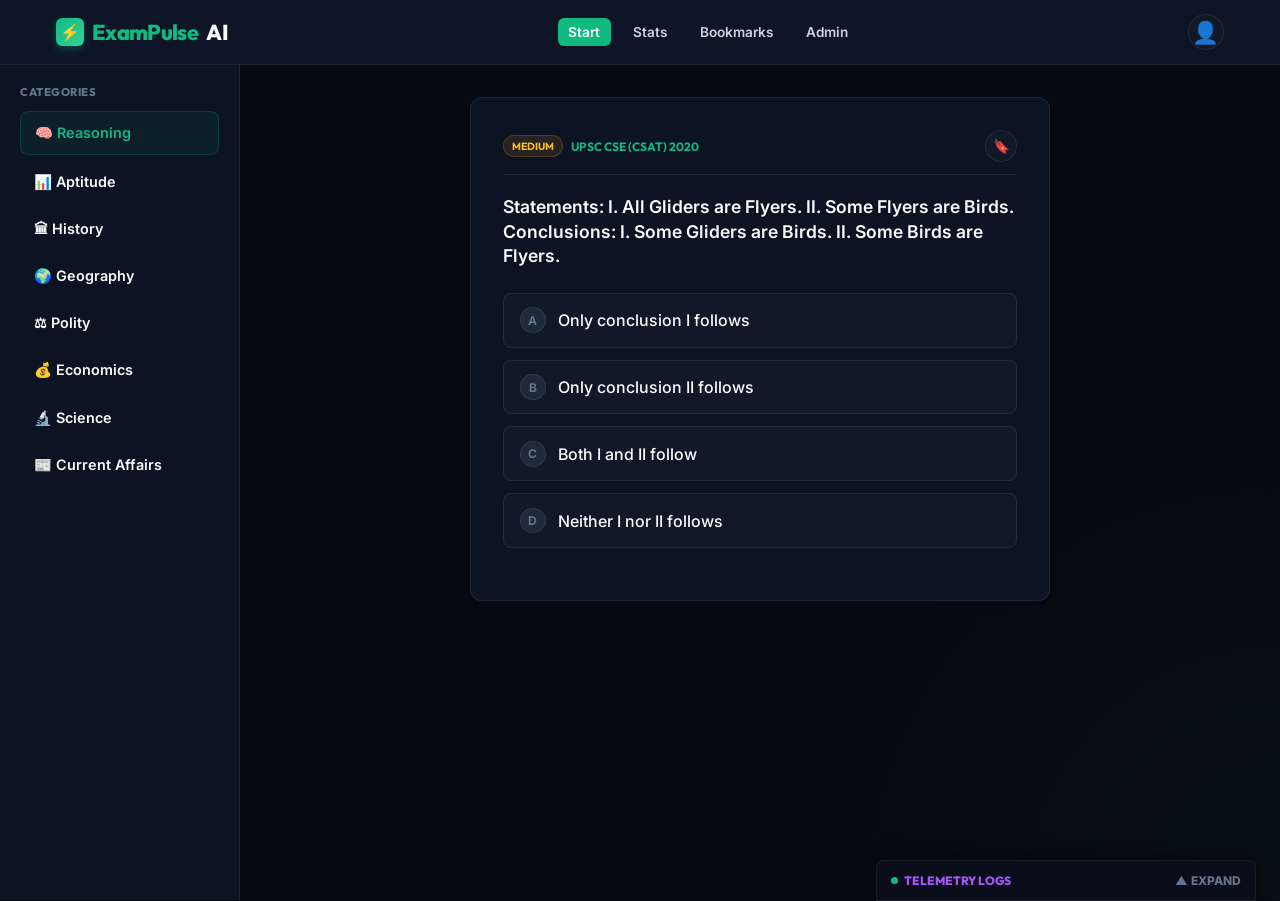
==== commit ac8b60c0: "Add files via upload" ====
--- a/index.html
+++ b/index.html
@@ -4,7 +4,7 @@
   <meta charset="UTF-8">
   <meta name="viewport" content="width=device-width, initial-scale=1.0">
   <title>ExamPulse AI | 24/7 Government Exam Prep Platform</title>
-  <link rel="stylesheet" href="styles.css">
+  <link rel="stylesheet" href="css/styles.css">
 </head>
 <body>
 
@@ -26,9 +26,8 @@
         </nav>
 
         <div class="header-actions">
-          
-          <!-- Hamburger menu button on phone views -->
-          <button class="hamburger-menu-btn" id="hamburger-menu-btn">☰</button>
+          <!-- Profile Menu Button (replaces Hamburger menu) -->
+          <button class="profile-menu-btn" id="profile-menu-btn" title="View Profile Telemetry">👤</button>
 
           <!-- User Stats Widget -->
           <div class="user-status-widget" id="header-user-widget" style="display: none;">
@@ -41,16 +40,39 @@
       </div>
     </header>
 
-    <!-- --- MOBILE HAMBURGER DROPDOWN OVERLAY --- -->
-    <div class="mobile-nav-overlay" id="mobile-nav-overlay">
-      <span class="mobile-nav-link active" data-view="practice">Start</span>
-      <span class="mobile-nav-link" data-view="analytics">Stats</span>
-      <span class="mobile-nav-link" data-view="bookmarks">Bookmarks</span>
-      <a href="admin.html" class="mobile-nav-link" id="mobile-nav-admin">Admin</a>
-      <span class="mobile-nav-link" id="mobile-nav-logout-btn" style="display: none; color: var(--brand-danger); font-weight: 700; cursor: pointer;">Logout</span>
-      
-      <div class="mobile-profile-section" id="mobile-profile-section">
-        <span id="mobile-username-val" style="font-weight: 600; color: var(--text-secondary);">Guest Aspirant</span>
+    <!-- --- PROFILE TELEMETRY SUB-MENU OVERLAY (Replaces old hamburger dropdown) --- -->
+    <div class="profile-menu-overlay" id="profile-menu-overlay">
+      <div class="profile-menu-panel">
+        <div class="profile-menu-header">
+          <div class="profile-user-summary">
+            <div class="profile-submenu-avatar" id="submenu-avatar">👤</div>
+            <div>
+              <h4 id="submenu-username" style="color: var(--text-secondary); margin: 0; font-size: 0.95rem;">Guest Aspirant</h4>
+              <p id="submenu-email" style="color: var(--text-muted); margin: 0; font-size: 0.75rem;">candidate@exampulse.ai</p>
+            </div>
+          </div>
+          <button class="profile-menu-close" id="profile-menu-close-btn">✕</button>
+        </div>
+
+        <div class="profile-menu-section-title">📊 Aspirant Rolling Telemetry</div>
+        <div class="profile-submenu-stats-grid" id="submenu-stats-grid">
+          <!-- Dynamic rolling stats inject here -->
+        </div>
+
+        <div class="profile-menu-actions-list">
+          <button class="profile-action-item" id="btn-submenu-edit-profile">
+            <span class="action-icon">✏️</span>
+            <span>Edit Profile Settings</span>
+          </button>
+          <a href="admin.html" class="profile-action-item" id="link-submenu-admin" style="text-decoration: none;">
+            <span class="action-icon">🛡️</span>
+            <span>Administrative Portal</span>
+          </a>
+          <button class="profile-action-item logout-red" id="btn-submenu-logout">
+            <span class="action-icon">🚪</span>
+            <span>Logout Profile</span>
+          </button>
+        </div>
       </div>
     </div>
 
@@ -284,7 +306,64 @@
         </div>
       </section>
 
+      <!-- ==========================================
+           4. JOB NOTIFICATIONS VIEW
+           ========================================== -->
+      <section id="view-notifications" class="view-section container">
+        <div class="notifications-layout">
+          <div id="notifications-list-container">
+            <h2 style="font-size: 1.25rem; margin-bottom: 1.25rem; border-bottom: 1px solid var(--border-color); padding-bottom: 0.5rem; color: var(--brand-primary);">📢 Job Alerts & Notifications</h2>
+            <div class="notifications-list-area" id="notifications-cards-wrapper">
+              <!-- Dynamic job post cards load here -->
+            </div>
+          </div>
+          
+          <div id="notification-detail-container" style="display: none;">
+            <button class="btn btn-secondary btn-sm" id="btn-back-to-notifications" style="margin-bottom: 1.5rem; border-radius: 6px; font-size: 0.75rem; padding: 0.35rem 0.75rem;">
+              ← Back to All Jobs
+            </button>
+            <article class="expanded-blog-post">
+              <header class="blog-header">
+                <h1 id="blog-title" style="font-size: 1.85rem; color: var(--brand-primary); margin-bottom: 0.5rem; font-family: var(--font-heading);">Job Title</h1>
+                <div class="blog-meta" style="font-size: 0.8rem; color: var(--text-muted); margin-bottom: 1.5rem;">
+                  Published on <span id="blog-date">Date</span>
+                </div>
+              </header>
+              <div class="blog-content" id="blog-content" style="line-height: 1.6; font-size: 0.95rem; margin-bottom: 2rem; color: var(--text-secondary);">
+                <!-- Content goes here -->
+              </div>
+              <div class="blog-seo-panel" style="background: var(--bg-card); border: 1px solid var(--border-color); padding: 1.5rem; border-radius: 8px; margin-top: 2rem;">
+                <h3 style="font-size: 0.95rem; color: var(--brand-success); margin-bottom: 0.75rem; border-bottom: 1px solid var(--border-color); padding-bottom: 0.5rem; font-family: var(--font-heading);">🔍 Real-time On-Page SEO Telemetry</h3>
+                <div style="font-size: 0.8rem; line-height: 1.6; margin-bottom: 1.25rem;">
+                  <strong>Focus Keywords:</strong> <span id="seo-keywords" style="color: var(--brand-primary);">keywords</span><br>
+                  <strong>Active Page Title:</strong> <span id="active-doc-title" style="color: var(--text-secondary);">title</span><br>
+                  <strong>Meta Description:</strong> <span id="active-meta-desc" style="color: var(--text-secondary);">description</span>
+                </div>
+                <h4 style="font-size: 0.8rem; color: var(--text-secondary); margin-bottom: 0.5rem; font-weight: 700;">JSON-LD Structured Schema (Google JobPosting Verified):</h4>
+                <pre id="json-ld-preview" style="background: #03050a; color: #58a6ff; padding: 1rem; border-radius: 6px; font-size: 0.72rem; overflow-x: auto; max-height: 250px; border: 1px solid var(--border-color); font-family: monospace;"></pre>
+              </div>
+            </article>
+          </div>
+        </div>
+      </section>
+
     </main>
+
+    <!-- Persistent Bottom Navigation Bar (Mobile Viewports <= 960px) -->
+    <nav class="mobile-bottom-nav">
+      <button class="mobile-bottom-nav-item" data-view="bookmarks" id="mobile-nav-bookmarks">
+        <span class="nav-item-icon">🔖</span>
+        <span class="nav-item-label">Bookmarks</span>
+      </button>
+      <button class="mobile-bottom-nav-item active" data-view="practice" id="mobile-nav-practice">
+        <span class="nav-item-icon">⚡</span>
+        <span class="nav-item-label">Start</span>
+      </button>
+      <button class="mobile-bottom-nav-item" data-view="notifications" id="mobile-nav-notifications">
+        <span class="nav-item-icon">🔔</span>
+        <span class="nav-item-label">Notifications</span>
+      </button>
+    </nav>
 
     <!-- --- CLOUD TELEMETRY Drawer --- -->
     <div class="telemetry-floating-tray" id="telemetry-tray">
@@ -400,604 +479,8 @@
 
   </div>
 
-  <script src="questions.js"></script>
-  <script src="engines.js"></script>
-  <script>
-    document.addEventListener('DOMContentLoaded', () => {
-      // Initialize state
-      window.ExamPulse.init();
-      const Engine = window.ExamPulse;
-      
-      // DOM Elements Cache
-      const els = {
-        views: document.querySelectorAll('.view-section'),
-        navLinks: document.querySelectorAll('.nav-links .nav-link'),
-        logo: document.getElementById('header-logo'),
-        hamburgerBtn: document.getElementById('hamburger-menu-btn'),
-        mobileNav: document.getElementById('mobile-nav-overlay'),
-        mobileNavLinks: document.querySelectorAll('.mobile-nav-overlay .mobile-nav-link'),
-        logoutBtn: document.getElementById('header-logout-btn'),
-        mobileLogoutBtn: document.getElementById('mobile-nav-logout-btn'),
-        mobileUsernameVal: document.getElementById('mobile-username-val'),
-        userWidget: document.getElementById('header-user-widget'),
-        usernameVal: document.getElementById('header-username'),
-        authOverlay: document.getElementById('auth-modal-overlay'),
-        authTabRegisterBtn: document.getElementById('btn-tab-register'),
-        authTabLoginBtn: document.getElementById('btn-tab-login'),
-        authRegisterForm: document.getElementById('auth-register-form'),
-        authLoginForm: document.getElementById('auth-login-form'),
-        authGateTitle: document.getElementById('auth-gate-title'),
-        authGateSub: document.getElementById('auth-gate-sub'),
-        heroCta: document.getElementById('hero-cta-btn'),
-        practiceCategories: document.getElementById('practice-category-list'),
-        practiceMobileSlider: document.getElementById('practice-mobile-category-slider'),
-        practiceCardBox: document.getElementById('practice-card-box'),
-        practiceDifficulty: document.getElementById('practice-badge-difficulty'),
-        practiceSource: document.getElementById('practice-source-text'),
-        practiceBookmark: document.getElementById('practice-bookmark-btn'),
-        practiceQuestion: document.getElementById('practice-question-text'),
-        practiceOptions: document.getElementById('practice-options-grid'),
-        practiceExplanationColumn: document.getElementById('practice-explanation-column'),
-        practiceExplanationText: document.getElementById('practice-explanation-text'),
-        practiceConcept: document.getElementById('practice-highlight-concept'),
-        practiceShortcut: document.getElementById('practice-highlight-shortcut'),
-        practiceTakeaway: document.getElementById('practice-highlight-takeaway'),
-        practiceNextBtn: document.getElementById('practice-next-btn'),
-        telemetryTray: document.getElementById('telemetry-tray'),
-        telemetryHeader: document.getElementById('telemetry-header'),
-        telemetryIndicator: document.getElementById('telemetry-indicator'),
-        telemetryConsole: document.getElementById('telemetry-console'),
-        telemetryRedisSize: document.getElementById('telemetry-redis-size'),
-        asideAvatar: document.getElementById('aside-avatar'),
-        asideUsername: document.getElementById('aside-username'),
-        asideAnswered: document.getElementById('aside-total-answered'),
-        asideAccuracy: document.getElementById('aside-accuracy'),
-        asideTime: document.getElementById('aside-study-time'),
-        analyticsFilters: document.querySelectorAll('.analytics-filter-options .filter-btn'),
-        bookmarksCardsWrapper: document.getElementById('bookmarks-cards-wrapper'),
-        faqQuestions: document.querySelectorAll('.faq-question')
-      };
-
-      let currentActiveView = 'practice'; // Landing directly on Start (Practice) view
-      let activeAnalyticsFilter = '1Week';
-      let authModalActiveTab = 'register';
-      let questionAnswered = false; // Strict option lockout state flag
-
-      // --- SPA Routing ---
-      function switchView(viewName) {
-        currentActiveView = viewName;
-        els.views.forEach(view => {
-          view.classList.remove('active');
-          if (view.id === `view-${viewName}`) view.classList.add('active');
-        });
-
-        // Sync Desktop Nav active classes
-        els.navLinks.forEach(link => {
-          link.classList.remove('active');
-          if (link.dataset.view === viewName) link.classList.add('active');
-        });
-
-        // Sync Mobile Nav active classes
-        els.mobileNavLinks.forEach(link => {
-          link.classList.remove('active');
-          if (link.dataset.view === viewName) link.classList.add('active');
-        });
-
-        // Close mobile dropdown overlay on navigation click
-        els.mobileNav.classList.remove('active');
-        els.hamburgerBtn.textContent = '☰';
-
-        if (viewName === 'practice') {
-          renderPracticeQuestion();
-        } else if (viewName === 'analytics') {
-          updateProfileSidebar();
-          Engine.renderAccuracyTrendLine('svg-accuracy-chart', activeAnalyticsFilter);
-          Engine.renderCategoryDashboard('analytics-category-bars');
-        } else if (viewName === 'bookmarks') {
-          updateBookmarksView();
-        }
-
-        window.scrollTo(0, 0);
-      }
-
-      els.navLinks.forEach(link => {
-        link.addEventListener('click', () => {
-          switchView(link.dataset.view);
-        });
-      });
-
-      els.mobileNavLinks.forEach(link => {
-        link.addEventListener('click', () => {
-          switchView(link.dataset.view);
-        });
-      });
-
-      els.logo.addEventListener('click', (e) => {
-        e.preventDefault();
-        switchView('practice');
-      });
-
-      // --- Mobile Hamburger Menu Dropdown Trigger ---
-      els.hamburgerBtn.addEventListener('click', () => {
-        els.mobileNav.classList.toggle('active');
-        els.hamburgerBtn.textContent = els.mobileNav.classList.contains('active') ? '✕' : '☰';
-      });
-
-
-
-      // --- Gated Register / Login Popup overlay (Auth) ---
-      function openGatedAuthPopup(mode = 'register', blockMessage = false) {
-        authModalActiveTab = mode;
-        
-        // Setup toggle buttons
-        if (mode === 'register') {
-          els.authTabRegisterBtn.classList.add('active');
-          els.authTabLoginBtn.classList.remove('active');
-          els.authRegisterForm.classList.add('active');
-          els.authLoginForm.classList.remove('active');
-        } else {
-          els.authTabRegisterBtn.classList.remove('active');
-          els.authTabLoginBtn.classList.add('active');
-          els.authRegisterForm.classList.remove('active');
-          els.authLoginForm.classList.add('active');
-        }
-
-        if (blockMessage) {
-          els.authGateTitle.textContent = "Save Practice Progress";
-          els.authGateSub.textContent = "You have answered 10 government exam questions as a guest candidate! Save your profile locally to keep stats, revisions, and bookmarks synced.";
-        } else {
-          els.authGateTitle.textContent = "Join ExamPulse AI";
-          els.authGateSub.textContent = "Create a secure administrative local profile on your browser in seconds to unlock full revisions.";
-        }
-
-        els.authOverlay.classList.add('active');
-      }
-
-      // Modal tabs clicks
-      els.authTabRegisterBtn.addEventListener('click', () => {
-        openGatedAuthPopup('register');
-      });
-
-      els.authTabLoginBtn.addEventListener('click', () => {
-        openGatedAuthPopup('login');
-      });
-
-      // Close modal click safety. If answered questions >= 10, guest is locked out and modal cannot be closed!
-      els.authOverlay.addEventListener('click', (e) => {
-        if (e.target === els.authOverlay) {
-          const guestAttempts = Object.keys(Engine.state.history).length;
-          if (!Engine.state.user && guestAttempts >= 10) {
-            // Trigger a beautiful, premium visual shake animation on the card
-            const modalEl = els.authOverlay.querySelector('.auth-modal');
-            if (modalEl) {
-              modalEl.classList.remove('shake');
-              void modalEl.offsetWidth; // trigger reflow
-              modalEl.classList.add('shake');
-            }
-          } else {
-            els.authOverlay.classList.remove('active');
-          }
-        }
-      });
-
-      // Register Submit Form
-      document.getElementById('auth-register-form').addEventListener('submit', async (e) => {
-        e.preventDefault();
-        const name = document.getElementById('reg-name').value.trim();
-        const username = document.getElementById('reg-username').value.trim();
-        const email = document.getElementById('reg-email').value.trim();
-        const password = document.getElementById('reg-password').value.trim();
-
-        if (username && email && password) {
-          const success = await Engine.registerLive(name, username, email, password);
-          if (success) {
-            updateHeaderWidget();
-            els.authOverlay.classList.remove('active');
-            switchView('practice');
-          }
-        }
-      });
-
-      // Login Submit Form
-      document.getElementById('auth-login-form').addEventListener('submit', async (e) => {
-        e.preventDefault();
-        const email = document.getElementById('login-email').value.trim();
-        const password = document.getElementById('login-password').value.trim();
-
-        if (email && password) {
-          const success = await Engine.loginLive(email, password);
-          if (success) {
-            updateHeaderWidget();
-            els.authOverlay.classList.remove('active');
-            switchView('practice');
-          }
-        }
-      });
-
-      els.logoutBtn.addEventListener('click', () => {
-        if (confirm('Are you sure you want to logout? All local state progress will remain cached.')) {
-          Engine.logout();
-          updateHeaderWidget();
-          window.location.reload();
-        }
-      });
-
-      els.mobileLogoutBtn.addEventListener('click', () => {
-        if (confirm('Are you sure you want to logout? All local state progress will remain cached.')) {
-          Engine.logout();
-          updateHeaderWidget();
-          window.location.reload();
-        }
-      });
-
-      // --- PROFILE EDIT SETTINGS TRIGGERS ---
-      const profileModal = document.getElementById('profile-modal-overlay');
-      const profileTrigger = document.getElementById('btn-edit-profile-trigger');
-      const profileCancel = document.getElementById('btn-profile-edit-cancel');
-      const profileForm = document.getElementById('profile-edit-form');
-
-      if (profileTrigger && profileModal) {
-        profileTrigger.addEventListener('click', () => {
-          if (Engine.state.user) {
-            document.getElementById('edit-profile-name').value = Engine.state.user.name || Engine.state.user.username;
-            document.getElementById('edit-profile-username').value = Engine.state.user.username;
-            document.getElementById('edit-profile-email').value = Engine.state.user.email || '';
-            profileModal.classList.add('active');
-          }
-        });
-      }
-
-      if (profileCancel && profileModal) {
-        profileCancel.addEventListener('click', () => {
-          profileModal.classList.remove('active');
-        });
-        profileModal.addEventListener('click', (e) => {
-          if (e.target === profileModal) {
-            profileModal.classList.remove('active');
-          }
-        });
-      }
-
-      if (profileForm) {
-        profileForm.addEventListener('submit', async (e) => {
-          e.preventDefault();
-          if (Engine.state.user) {
-            const name = document.getElementById('edit-profile-name').value.trim();
-            const username = document.getElementById('edit-profile-username').value.trim();
-            const email = document.getElementById('edit-profile-email').value.trim();
-
-            if (name && username && email) {
-              Engine.state.user.name = name;
-              Engine.state.user.username = username;
-              Engine.state.user.email = email;
-
-              // Save and Sync back live in background
-              localStorage.setItem('exampulse_state_degamified', JSON.stringify(Engine.state));
-              await Engine.syncLiveDatabase();
-
-              updateProfileSidebar();
-              updateHeaderWidget();
-              profileModal.classList.remove('active');
-            }
-          }
-        });
-      }
-
-      function updateHeaderWidget() {
-        if (Engine.state.user) {
-          // Desktop Status Widget
-          els.userWidget.style.display = 'flex';
-          els.usernameVal.textContent = Engine.state.user.username;
-
-          // Mobile Status Widget
-          els.mobileUsernameVal.textContent = `${Engine.state.user.username} ⭐️`;
-          els.mobileLogoutBtn.style.display = 'block';
-        } else {
-          els.userWidget.style.display = 'none';
-          
-          els.mobileUsernameVal.textContent = 'Guest Candidate';
-          els.mobileLogoutBtn.style.display = 'none';
-        }
-      }
-
-      // Check user session
-      updateHeaderWidget();
-
-      // --- Subject Categories Switchers ---
-      els.practiceCategories.querySelectorAll('.category-item-btn').forEach(btn => {
-        btn.addEventListener('click', () => {
-          syncActiveCategorySelection(btn.dataset.category);
-          renderPracticeQuestion();
-        });
-      });
-
-      els.practiceMobileSlider.querySelectorAll('.mobile-slider-btn').forEach(btn => {
-        btn.addEventListener('click', () => {
-          syncActiveCategorySelection(btn.dataset.category);
-          renderPracticeQuestion();
-        });
-      });
-
-      function syncActiveCategorySelection(category) {
-        Engine.setActiveCategory(category);
-
-        els.practiceCategories.querySelectorAll('.category-item-btn').forEach(b => {
-          b.classList.remove('active');
-          if (b.dataset.category === category) b.classList.add('active');
-        });
-
-        els.practiceMobileSlider.querySelectorAll('.mobile-slider-btn').forEach(b => {
-          b.classList.remove('active');
-          if (b.dataset.category === category) b.classList.add('active');
-        });
-      }
-
-      // --- PRACTICE CARD ENGINE ---
-      async function renderPracticeQuestion() {
-        // Safe check: If guest has answered 10 questions, block screen and force register/login modal popup!
-        const guestAttempts = Object.keys(Engine.state.history).length;
-        if (!Engine.state.user && guestAttempts >= 10) {
-          els.practiceQuestion.innerHTML = `<h3 style="color: var(--brand-warning); text-align: center;">Practice Limit Reached</h3><p style="font-size: 0.85rem; color: var(--text-muted); font-weight: 500; margin-top: 0.5rem; text-align: center;">Please register or sign in to save your stats and continue practicing immediately.</p>`;
-          els.practiceOptions.innerHTML = '';
-          els.practiceExplanationColumn.classList.remove('active');
-          els.practiceNextBtn.style.display = 'none';
-          openGatedAuthPopup('login', true); // Open LOGIN modal popup centered
-          return;
-        }
-
-        els.practiceCardBox.className = 'practice-card-box';
-        els.practiceExplanationColumn.classList.remove('active');
-        els.practiceNextBtn.style.display = 'none';
-        questionAnswered = false; // Reset question lock state
-
-        // Display a sleek visual AI loading indicator
-        els.practiceQuestion.innerHTML = `<div class="live-ai-loading-glow">⚡ Generating live PYQ from Google Gemini API...</div>`;
-        els.practiceOptions.innerHTML = '';
-
-        const q = await Engine.loadNextQuestionAsync();
-        if (!q) {
-          els.practiceQuestion.innerHTML = `<h3>Subject Pool Empty</h3><p style="font-size: 0.85rem; color: var(--text-muted); font-weight: 500; margin-top: 0.5rem;">Please load custom questions inside the Administrative portal (admin.html).</p>`;
-          els.practiceOptions.innerHTML = '';
-          return;
-        }
-
-        // --- DYNAMIC FONT AUTOSCALER ENGINE ---
-        // automatically minimize letter sizes when text descriptions are highly dense
-        const qText = q.question;
-        if (qText.length > 250) {
-          els.practiceQuestion.style.fontSize = '0.78rem';
-          els.practiceQuestion.style.lineHeight = '1.25';
-        } else if (qText.length > 150) {
-          els.practiceQuestion.style.fontSize = '0.88rem';
-          els.practiceQuestion.style.lineHeight = '1.3';
-        } else {
-          els.practiceQuestion.style.fontSize = '1.1rem';
-          els.practiceQuestion.style.lineHeight = '1.4';
-        }
-
-        els.practiceDifficulty.className = `badge badge-${q.difficulty.toLowerCase()}`;
-        els.practiceDifficulty.textContent = q.difficulty;
-        els.practiceSource.textContent = q.source;
-
-        els.practiceBookmark.className = Engine.isQuestionBookmarked(q.id) ? 'q-action-icon-btn bookmarked' : 'q-action-icon-btn';
-
-        els.practiceQuestion.textContent = q.question;
-        els.practiceOptions.innerHTML = '';
-
-        q.options.forEach((opt, idx) => {
-          const prefix = ['A', 'B', 'C', 'D'][idx];
-          const btn = document.createElement('button');
-          btn.className = 'option-choice-btn';
-          btn.dataset.idx = idx;
-          btn.innerHTML = `
-            <span class="option-prefix-bubble">${prefix}</span>
-            <span class="option-text">${opt}</span>
-          `;
-          
-          btn.addEventListener('click', () => {
-            // Safe guard: Click will be ignored in any case if already locked
-            if (questionAnswered || btn.classList.contains('locked')) return;
-            questionAnswered = true;
-
-            // Strict lock options: No changing once answered
-            const allBtns = els.practiceOptions.querySelectorAll('.option-choice-btn');
-            allBtns.forEach(b => {
-              b.classList.add('locked', 'disabled');
-            });
-
-            const feedback = Engine.submitAnswer(idx);
-            
-            if (feedback.isCorrect) {
-              btn.classList.remove('disabled');
-              btn.classList.add('selected-correct');
-              els.practiceCardBox.classList.add('correct-pulse');
-              els.practiceNextBtn.style.display = 'block';
-              loadRAGExplanationDrawer(feedback);
-            } else {
-              btn.classList.remove('disabled');
-              btn.classList.add('selected-wrong');
-              els.practiceCardBox.classList.add('shake', 'wrong-pulse');
-              
-              const correctBtn = els.practiceOptions.querySelector(`[data-idx="${feedback.correctIndex}"]`);
-              if (correctBtn) {
-                correctBtn.classList.remove('disabled');
-                correctBtn.classList.add('should-have-been');
-              }
-              els.practiceNextBtn.style.display = 'block';
-              loadRAGExplanationDrawer(feedback);
-            }
-
-            // Immediately check guest limits after answering the 10th question
-            const guestAttempts = Object.keys(Engine.state.history).length;
-            if (!Engine.state.user && guestAttempts >= 10) {
-              // Lockout: Hide Next Question button
-              els.practiceNextBtn.style.display = 'none';
-              // Open the LOGIN page pop up centered after a short delay
-              setTimeout(() => {
-                openGatedAuthPopup('login', true);
-              }, 1200);
-            }
-          });
-
-          els.practiceOptions.appendChild(btn);
-        });
-      }
-
-      function loadRAGExplanationDrawer(feedback) {
-        const expText = feedback.explanation;
-        
-        // --- DYNAMIC FONT AUTOSCALER (Solution Explanations) ---
-        if (expText.length > 300) {
-          els.practiceExplanationText.style.fontSize = '0.74rem';
-          els.practiceExplanationText.style.lineHeight = '1.3';
-        } else if (expText.length > 150) {
-          els.practiceExplanationText.style.fontSize = '0.82rem';
-          els.practiceExplanationText.style.lineHeight = '1.35';
-        } else {
-          els.practiceExplanationText.style.fontSize = '0.9rem';
-          els.practiceExplanationText.style.lineHeight = '1.45';
-        }
-
-        els.practiceExplanationText.textContent = feedback.explanation;
-        els.practiceConcept.textContent = feedback.concept || 'General Concept';
-        els.practiceShortcut.textContent = feedback.shortcut || 'No Shortcut (Standard Method)';
-        els.practiceTakeaway.textContent = feedback.takeaway || 'Core takeaway details.';
-        
-        // Show solution drawer
-        els.practiceExplanationColumn.classList.add('active');
-      }
-
-      els.practiceNextBtn.addEventListener('click', () => {
-        renderPracticeQuestion();
-      });
-
-      // Bookmark
-      els.practiceBookmark.addEventListener('click', () => {
-        const q = Engine.getActiveQuestion();
-        if (q) {
-          const isAdded = Engine.toggleBookmarkActive(q.id);
-          els.practiceBookmark.className = isAdded ? 'q-action-icon-btn bookmarked' : 'q-action-icon-btn';
-        }
-      });
-
-      // --- STATS VIEW (De-Gamified) ---
-      function updateProfileSidebar() {
-        if (Engine.state.user) {
-          els.asideAvatar.textContent = Engine.state.user.username[0].toUpperCase();
-          els.asideUsername.textContent = Engine.state.user.username;
-          
-          els.asideAnswered.textContent = Engine.state.stats.totalAnswered;
-          
-          const correctEl = document.getElementById('aside-total-correct');
-          const incorrectEl = document.getElementById('aside-total-incorrect');
-          if (correctEl) correctEl.textContent = Engine.state.stats.totalCorrect || 0;
-          if (incorrectEl) incorrectEl.textContent = Engine.state.stats.totalIncorrect || 0;
-          
-          els.asideAccuracy.textContent = `${Engine.state.stats.accuracy}%`;
-          
-          const mins = Math.round(Engine.state.stats.studyTime / 60);
-          els.asideTime.textContent = `${mins}m`;
-        }
-      }
-
-      els.analyticsFilters.forEach(btn => {
-        btn.addEventListener('click', () => {
-          els.analyticsFilters.forEach(b => b.classList.remove('active'));
-          btn.classList.add('active');
-          activeAnalyticsFilter = btn.dataset.range;
-          Engine.renderAccuracyTrendLine('svg-accuracy-chart', activeAnalyticsFilter);
-        });
-      });
-
-      // --- BOOKMARKS VIEW ---
-      function updateBookmarksView() {
-        const db = [...window.ExamPulseData.questions, ...Engine.state.customQuestions];
-        els.bookmarksCardsWrapper.innerHTML = '';
-
-        const savedIds = Engine.state.bookmarks || [];
-        const savedQuestions = db.filter(q => savedIds.includes(q.id));
-
-        if (savedQuestions.length === 0) {
-          els.bookmarksCardsWrapper.innerHTML = `
-            <div class="empty-state-notice">
-              <h3>No bookmarks saved</h3>
-              <p>Bookmark questions during practice to review their solutions and shortcuts here.</p>
-            </div>
-          `;
-          return;
-        }
-
-        savedQuestions.forEach(q => {
-          const card = document.createElement('div');
-          card.className = 'bookmark-card-item';
-          card.innerHTML = `
-            <div class="bookmark-card-meta">
-              <span class="badge badge-${q.difficulty.toLowerCase()}">${q.difficulty}</span>
-              <span class="badge badge-easy" style="background: rgba(16,185,129,0.05); color: var(--brand-primary);">${q.category}</span>
-              <button class="btn btn-secondary btn-sm" onclick="window.ExamPulse.toggleBookmarkActive(${q.id}); updateBookmarksView();">Remove</button>
-            </div>
-            <div class="bookmark-card-question">${q.question}</div>
-            <div class="bookmark-card-explanation">
-              <strong>Correct Answer:</strong> ${q.options[q.correctOptionIndex]}<br><br>
-              <strong>Solution Explanation:</strong> ${q.explanation}<br><br>
-              ${q.shortcut ? `<strong>Shortcut:</strong> ${q.shortcut}<br>` : ''}
-              <strong>Source Exam:</strong> ${q.source}
-            </div>
-          `;
-          els.bookmarksCardsWrapper.appendChild(card);
-        });
-      }
-
-      // --- ADMINISTRATIVE SUSPENSION CHECKS ---
-      function checkUserSuspension() {
-        const overlay = document.getElementById('suspension-overlay');
-        if (overlay) {
-          if (Engine.state.user && Engine.state.user.suspended === true) {
-            overlay.style.display = 'flex';
-          } else {
-            overlay.style.display = 'none';
-          }
-        }
-      }
-
-      // Initial startup triggers
-      checkUserSuspension();
-      switchView('practice'); // Default load goes directly to Start (Practice) view
-
-      // Hook storage event tab syncs
-      window.addEventListener('storage', (e) => {
-        if (e.key === 'exampulse_state_degamified') {
-          Engine.init();
-          checkUserSuspension();
-          updateHeaderWidget();
-          if (currentActiveView === 'practice') {
-            renderPracticeQuestion();
-          }
-        }
-      });
-
-      // --- CLOUD TELEMETRY ---
-      els.telemetryHeader.addEventListener('click', () => {
-        els.telemetryTray.classList.toggle('expanded');
-        els.telemetryIndicator.textContent = els.telemetryTray.classList.contains('expanded') ? '▼ COLLAPSE' : '▲ EXPAND';
-      });
-
-      window.addEventListener('exampulse_log', (e) => {
-        const d = e.detail;
-        const line = document.createElement('div');
-        line.className = 'terminal-line';
-        
-        let tagClass = d.type === 'redis' ? 'tag-redis' : 'tag-rag';
-        let tagLabel = d.type === 'redis' ? '[REDIS QUEUE]' : '[RAG EMBED]';
-
-        line.innerHTML = `<span class="ts">[${d.ts}]</span> <span class="${tagClass}">${tagLabel}</span> ${d.text}`;
-        els.telemetryConsole.appendChild(line);
-
-        els.telemetryConsole.scrollTop = els.telemetryConsole.scrollHeight;
-        els.telemetryRedisSize.textContent = Math.floor(400 + Math.random() * 80);
-      });
-
-    });
-  </script>
+  <script src="js/questions.js"></script>
+  <script src="js/engines.js"></script>
+  <script src="js/student-app.js"></script>
 </body>
 </html>
--- a/css/styles.css
+++ b/css/styles.css
@@ -0,0 +1,1914 @@
+/* ==========================================================================
+   ExamPulse AI - Design System & Stylesheet (Hamburger, Compact Mobile)
+   ========================================================================== */
+
+@import url('https://fonts.googleapis.com/css2?family=Inter:wght@300;400;500;600;700&family=Outfit:wght@400;500;600;700;800&display=swap');
+
+:root {
+  /* Fonts */
+  --font-sans: 'Inter', -apple-system, BlinkMacSystemFont, "Segoe UI", Roboto, sans-serif;
+  --font-heading: 'Outfit', var(--font-sans);
+
+  /* Shared Brand Colors (Primary Swapped to Emerald Green) */
+  --brand-primary: #10b981;
+  --brand-primary-rgb: 16, 185, 129;
+  --brand-success: #10b981;
+  --brand-success-rgb: 16, 185, 129;
+  --brand-warning: #f59e0b;
+  --brand-warning-rgb: 245, 158, 11;
+  --brand-danger: #ef4444;
+  --brand-danger-rgb: 239, 68, 68;
+
+  /* Theme Defaults (Dark Mode) */
+  --bg-app: #070a13;
+  --bg-card: rgba(15, 23, 42, 0.75);
+  --bg-card-hover: rgba(30, 41, 59, 0.85);
+  --bg-header: rgba(15, 23, 42, 0.9);
+  --bg-input: #1e293b;
+  --bg-accent: #111827;
+
+  --text-primary: #f8fafc;
+  --text-secondary: #cbd5e1;
+  --text-muted: #64748b;
+  --border-color: rgba(255, 255, 255, 0.08);
+  --border-focus: rgba(16, 185, 129, 0.4);
+
+  --shadow-sm: 0 1px 2px 0 rgba(0, 0, 0, 0.05);
+  --shadow-md: 0 4px 6px -1px rgba(0, 0, 0, 0.15), 0 2px 4px -1px rgba(0, 0, 0, 0.08);
+  --shadow-lg: 0 10px 20px -3px rgba(0, 0, 0, 0.4), 0 4px 6px -2px rgba(0, 0, 0, 0.2);
+  --shadow-glow: 0 0 20px rgba(16, 185, 129, 0.2);
+  --glass-blur: blur(12px);
+}
+
+/* --- Light Mode Overrides --- */
+:root[data-theme="light"] {
+  --bg-app: #f1f5f9;
+  --bg-card: rgba(255, 255, 255, 0.88);
+  --bg-card-hover: rgba(248, 250, 252, 0.98);
+  --bg-header: rgba(255, 255, 255, 0.95);
+  --bg-input: #e2e8f0;
+  --bg-accent: #f8fafc;
+
+  --text-primary: #0f172a;
+  --text-secondary: #334155;
+  --text-muted: #64748b;
+  --border-color: rgba(15, 23, 42, 0.08);
+  --border-focus: rgba(16, 185, 129, 0.35);
+
+  --shadow-sm: 0 1px 2px 0 rgba(15, 23, 42, 0.04);
+  --shadow-md: 0 4px 6px -1px rgba(15, 23, 42, 0.04), 0 2px 4px -1px rgba(15, 23, 42, 0.02);
+  --shadow-lg: 0 10px 15px -3px rgba(15, 23, 42, 0.06), 0 4px 6px -2px rgba(15, 23, 42, 0.03);
+  --shadow-glow: 0 0 20px rgba(16, 185, 129, 0.1);
+}
+
+/* --- Reset & Base --- */
+* {
+  margin: 0;
+  padding: 0;
+  box-sizing: border-box;
+}
+
+html, body {
+  width: 100%;
+  height: 100%;
+  font-family: var(--font-sans);
+  background-color: var(--bg-app);
+  color: var(--text-primary);
+  scroll-behavior: smooth;
+  overflow-x: hidden;
+  transition: background-color 0.3s ease, color 0.3s ease;
+}
+
+h1, h2, h3, h4, h5, h6 {
+  font-family: var(--font-heading);
+  font-weight: 700;
+  letter-spacing: -0.025em;
+  line-height: 1.25;
+}
+
+a {
+  text-decoration: none;
+  color: inherit;
+}
+
+button, input, select, textarea {
+  font-family: inherit;
+  font-size: inherit;
+  color: inherit;
+  background: none;
+  border: none;
+  outline: none;
+}
+
+/* --- Custom Scrollbar --- */
+::-webkit-scrollbar {
+  width: 5px;
+  height: 5px;
+}
+::-webkit-scrollbar-track {
+  background: transparent;
+}
+::-webkit-scrollbar-thumb {
+  background: var(--border-color);
+  border-radius: 4px;
+}
+::-webkit-scrollbar-thumb:hover {
+  background: var(--text-muted);
+}
+
+/* --- Layout --- */
+.app-container {
+  display: flex;
+  flex-direction: column;
+  min-height: 100vh;
+}
+
+.main-content {
+  flex: 1 1 auto;
+}
+
+.container {
+  width: 100%;
+  max-width: 1200px;
+  margin: 0 auto;
+  padding: 0 1rem;
+}
+
+/* --- Header & Navigation --- */
+header {
+  position: sticky;
+  top: 0;
+  z-index: 100;
+  background: var(--bg-header);
+  backdrop-filter: var(--glass-blur);
+  -webkit-backdrop-filter: var(--glass-blur);
+  border-bottom: 1px solid var(--border-color);
+}
+
+.header-inner {
+  display: flex;
+  justify-content: space-between;
+  align-items: center;
+  height: 4rem;
+}
+
+.logo {
+  display: flex;
+  align-items: center;
+  gap: 0.5rem;
+  font-family: var(--font-heading);
+  font-size: 1.35rem;
+  font-weight: 800;
+  color: var(--brand-primary);
+  letter-spacing: -0.03em;
+}
+
+.logo-icon {
+  width: 1.75rem;
+  height: 1.75rem;
+  background: linear-gradient(135deg, var(--brand-primary), #34d399);
+  border-radius: 0.375rem;
+  display: flex;
+  align-items: center;
+  justify-content: center;
+  color: #fff;
+  font-weight: 900;
+  font-size: 1rem;
+  box-shadow: 0 3px 8px rgba(16, 185, 129, 0.3);
+}
+
+.logo-tag {
+  color: var(--text-primary);
+}
+
+.nav-links {
+  display: flex;
+  gap: 0.75rem;
+  align-items: center;
+}
+
+.nav-link {
+  font-size: 0.85rem;
+  font-weight: 600;
+  color: var(--text-secondary);
+  padding: 0.4rem 0.65rem;
+  border-radius: 0.375rem;
+  transition: all 0.2s ease;
+  cursor: pointer;
+}
+
+.nav-link:hover {
+  color: var(--text-primary);
+  background: var(--border-color);
+}
+
+.nav-link.active {
+  color: #fff;
+  background: var(--brand-primary);
+}
+
+.header-actions {
+  display: flex;
+  align-items: center;
+  gap: 0.5rem;
+}
+
+/* User Status Widget */
+.user-status-widget {
+  display: flex;
+  align-items: center;
+  gap: 0.5rem;
+  background: var(--bg-accent);
+  padding: 0.25rem 0.65rem;
+  border-radius: 9999px;
+  border: 1px solid var(--border-color);
+  font-size: 0.8rem;
+  font-weight: 600;
+}
+
+/* --- Theme Toggle --- */
+.theme-toggle {
+  background: var(--bg-accent);
+  border: 1px solid var(--border-color);
+  padding: 0.4rem;
+  border-radius: 50%;
+  cursor: pointer;
+  display: flex;
+  align-items: center;
+  justify-content: center;
+  width: 2rem;
+  height: 2rem;
+  transition: all 0.2s ease;
+}
+
+/* --- Mobile Hamburger Button --- */
+.hamburger-menu-btn {
+  display: none;
+  font-size: 1.5rem;
+  background: none;
+  border: none;
+  color: var(--text-primary);
+  cursor: pointer;
+  padding: 0.5rem;
+  transition: transform 0.2s ease;
+}
+
+/* Hamburger Dropdown Overlay */
+.mobile-nav-overlay {
+  display: none;
+  position: absolute;
+  top: 4rem;
+  left: 0;
+  width: 100%;
+  background: var(--bg-header);
+  backdrop-filter: var(--glass-blur);
+  -webkit-backdrop-filter: var(--glass-blur);
+  border-bottom: 1px solid var(--border-color);
+  z-index: 99;
+  flex-direction: column;
+  padding: 1rem 0;
+  box-shadow: var(--shadow-lg);
+  animation: slideDown 0.25s ease forwards;
+}
+
+.mobile-nav-overlay.active {
+  display: flex;
+}
+
+.mobile-nav-link {
+  font-size: 0.95rem;
+  font-weight: 600;
+  color: var(--text-secondary);
+  padding: 0.75rem 2rem;
+  transition: all 0.2s ease;
+  cursor: pointer;
+}
+
+.mobile-nav-link:hover, .mobile-nav-link.active {
+  color: var(--brand-primary);
+  background: rgba(16, 185, 129, 0.05);
+}
+
+.mobile-profile-section {
+  border-top: 1px solid var(--border-color);
+  margin-top: 0.75rem;
+  padding: 0.75rem 2rem 0 2rem;
+  display: flex;
+  justify-content: space-between;
+  align-items: center;
+  font-size: 0.85rem;
+}
+
+/* --- Buttons --- */
+.btn {
+  display: inline-flex;
+  align-items: center;
+  justify-content: center;
+  gap: 0.35rem;
+  padding: 0.6rem 1.2rem;
+  border-radius: 0.375rem;
+  font-weight: 600;
+  cursor: pointer;
+  transition: all 0.2s ease;
+  font-size: 0.9rem;
+}
+
+.btn-primary {
+  background: var(--brand-primary);
+  color: #fff;
+  box-shadow: 0 3px 10px rgba(16, 185, 129, 0.3);
+}
+
+.btn-primary:hover {
+  background: #059669;
+  transform: translateY(-1px);
+}
+
+.btn-secondary {
+  background: var(--bg-accent);
+  border: 1px solid var(--border-color);
+  color: var(--text-primary);
+}
+
+.btn-secondary:hover {
+  background: var(--border-color);
+}
+
+.btn-sm {
+  padding: 0.35rem 0.75rem;
+  font-size: 0.8rem;
+  border-radius: 0.25rem;
+}
+
+.badge {
+  display: inline-flex;
+  align-items: center;
+  padding: 0.2rem 0.5rem;
+  border-radius: 9999px;
+  font-size: 0.7rem;
+  font-weight: 700;
+  text-transform: uppercase;
+}
+
+.badge-easy { background: rgba(16, 185, 129, 0.12); color: #34d399; border: 1px solid rgba(16, 185, 129, 0.2); }
+.badge-medium { background: rgba(245, 158, 11, 0.12); color: #fbbf24; border: 1px solid rgba(245, 158, 11, 0.2); }
+.badge-hard { background: rgba(239, 68, 68, 0.12); color: #f87171; border: 1px solid rgba(239, 68, 68, 0.2); }
+
+/* --- SPA Views --- */
+.view-section {
+  display: none;
+  animation: fadeIn 0.3s ease forwards;
+}
+
+.view-section.active {
+  display: block;
+}
+
+/* --- AUTH GATED MODAL WITH TABS --- */
+.modal-overlay {
+  position: fixed;
+  top: 0;
+  left: 0;
+  width: 100%;
+  height: 100%;
+  background: rgba(4, 7, 13, 0.85);
+  backdrop-filter: blur(10px);
+  -webkit-backdrop-filter: blur(10px);
+  display: none;
+  justify-content: center;
+  align-items: center;
+  z-index: 1000;
+  padding: 1rem;
+}
+
+.modal-overlay.active {
+  display: flex !important;
+  animation: fadeIn 0.25s ease forwards;
+}
+
+.auth-modal {
+  background: var(--bg-card);
+  border: 1px solid var(--border-color);
+  border-radius: 1rem;
+  box-shadow: var(--shadow-lg), var(--shadow-glow);
+  width: 100%;
+  max-width: 400px;
+  padding: 2rem !important;
+  position: relative;
+  animation: modalSlide 0.35s cubic-bezier(0.34, 1.56, 0.64, 1) forwards;
+}
+
+.auth-modal.shake {
+  animation: shake 0.4s ease !important;
+}
+
+.auth-tabs-header {
+  display: flex;
+  border-bottom: 1px solid var(--border-color);
+  margin-bottom: 1.5rem;
+}
+
+.auth-tab-btn {
+  flex: 1;
+  text-align: center;
+  padding: 0.5rem 0;
+  font-weight: 700;
+  font-size: 0.85rem;
+  color: var(--text-muted);
+  cursor: pointer;
+  border-bottom: 2px solid transparent;
+  transition: all 0.2s ease;
+}
+
+.auth-tab-btn.active {
+  color: var(--brand-primary);
+  border-bottom-color: var(--brand-primary);
+}
+
+.auth-form-sub-panel {
+  display: none;
+}
+
+.auth-form-sub-panel.active {
+  display: block;
+}
+
+.auth-form-group {
+  display: flex;
+  flex-direction: column;
+  gap: 0.35rem;
+  text-align: left;
+}
+
+.auth-form-group input {
+  width: 100%;
+  background: var(--bg-input) !important;
+  border: 1px solid var(--border-color) !important;
+  border-radius: 0.375rem;
+  color: var(--text-primary) !important;
+  transition: all 0.2s ease;
+}
+
+.auth-form-group input:focus {
+  border-color: var(--brand-primary) !important;
+  box-shadow: 0 0 10px rgba(16, 185, 129, 0.25) !important;
+}
+
+/* ==========================================
+   2. MOBILE-FRIENDLY PRACTICE VIEW
+   ========================================== */
+.practice-layout {
+  display: grid;
+  grid-template-columns: 240px 1fr;
+  min-height: calc(100vh - 4rem);
+}
+
+/* Category Sidebar */
+.category-sidebar {
+  background: var(--bg-card);
+  border-right: 1px solid var(--border-color);
+  padding: 1.25rem;
+}
+
+.sidebar-title {
+  font-size: 0.7rem;
+  font-weight: 800;
+  text-transform: uppercase;
+  color: var(--text-muted);
+  letter-spacing: 0.05em;
+  margin-bottom: 0.75rem;
+}
+
+.category-list {
+  display: flex;
+  flex-direction: column;
+  gap: 0.35rem;
+}
+
+.category-item-btn {
+  width: 100%;
+  display: flex;
+  align-items: center;
+  justify-content: space-between;
+  padding: 0.75rem 0.85rem;
+  border-radius: 0.5rem;
+  font-weight: 600;
+  cursor: pointer;
+  font-size: 0.9rem;
+  text-align: left;
+}
+
+.category-item-btn:hover {
+  background: var(--border-color);
+}
+
+.category-item-btn.active {
+  background: rgba(16, 185, 129, 0.08);
+  border: 1px solid rgba(16, 185, 129, 0.2);
+  color: var(--brand-primary);
+}
+
+/* Mobile Category Slider */
+.mobile-category-slider {
+  display: none;
+  width: 100%;
+  overflow-x: auto;
+  white-space: nowrap;
+  background: var(--bg-card);
+  border-bottom: 1px solid var(--border-color);
+  padding: 0.6rem 0.75rem;
+  -webkit-overflow-scrolling: touch;
+}
+
+.mobile-slider-btn {
+  display: inline-flex;
+  align-items: center;
+  padding: 0.45rem 0.85rem;
+  border-radius: 9999px;
+  background: var(--bg-accent);
+  border: 1px solid var(--border-color);
+  font-size: 0.8rem;
+  font-weight: 600;
+  margin-right: 0.5rem;
+  cursor: pointer;
+}
+
+.mobile-slider-btn.active {
+  background: var(--brand-primary);
+  color: #fff;
+  border-color: var(--brand-primary);
+}
+
+/* Practice Viewport */
+.practice-viewport {
+  padding: 2rem 1.5rem;
+  background: radial-gradient(circle at bottom right, rgba(16, 185, 129, 0.04) 0%, transparent 40%);
+  display: flex;
+  flex-direction: column;
+  align-items: center;
+  width: 100%;
+}
+
+/* --- SPLIT DESKTOP PANEL CONTAINER --- */
+.practice-pane-container {
+  display: flex;
+  gap: 1.5rem;
+  width: 100%;
+  max-width: 1100px;
+  align-items: flex-start;
+  justify-content: center;
+}
+
+.question-column {
+  flex: 1;
+  min-width: 0;
+  width: 100%;
+  max-width: 580px;
+}
+
+.explanation-column {
+  flex: 1;
+  min-width: 0;
+  width: 100%;
+  max-width: 500px;
+  display: none;
+  position: sticky;
+  top: 5.5rem;
+}
+
+.explanation-column.active {
+  display: block;
+  animation: fadeIn 0.3s ease forwards;
+}
+
+/* Practice Card Box */
+.practice-card-box {
+  background: var(--bg-card);
+  border: 1px solid var(--border-color);
+  border-radius: 0.75rem;
+  padding: 2rem;
+  box-shadow: var(--shadow-md);
+  position: relative;
+  width: 100%;
+}
+
+.practice-card-box.shake { animation: shake 0.4s ease; }
+.practice-card-box.correct-pulse { border-color: var(--brand-success); box-shadow: 0 0 20px rgba(16, 185, 129, 0.15); }
+.practice-card-box.wrong-pulse { border-color: var(--brand-danger); box-shadow: 0 0 20px rgba(239, 68, 68, 0.15); }
+
+.card-question-header {
+  display: flex;
+  justify-content: space-between;
+  align-items: center;
+  margin-bottom: 1.25rem;
+  border-bottom: 1px solid var(--border-color);
+  padding-bottom: 0.75rem;
+}
+
+.q-source-info {
+  display: flex;
+  align-items: center;
+  gap: 0.5rem;
+  color: var(--brand-primary);
+  font-weight: 700;
+  font-size: 0.8rem;
+  font-family: var(--font-heading);
+}
+
+.q-action-icon-btn {
+  background: var(--bg-accent);
+  border: 1px solid var(--border-color);
+  width: 2rem;
+  height: 2rem;
+  border-radius: 50%;
+  display: flex;
+  align-items: center;
+  justify-content: center;
+  cursor: pointer;
+  font-size: 0.85rem;
+}
+
+.q-action-icon-btn.bookmarked {
+  color: var(--brand-warning);
+  background: rgba(245, 158, 11, 0.08);
+  border-color: rgba(245, 158, 11, 0.25);
+}
+
+.question-text-area {
+  font-size: 1.15rem;
+  font-weight: 600;
+  line-height: 1.45;
+  margin-bottom: 1.5rem;
+  color: var(--text-primary);
+}
+
+.options-layout-grid {
+  display: grid;
+  grid-template-columns: 1fr;
+  gap: 0.75rem;
+}
+
+.option-choice-btn {
+  width: 100%;
+  background: var(--bg-accent);
+  border: 1px solid var(--border-color);
+  padding: 0.85rem 1rem;
+  border-radius: 0.5rem;
+  display: flex;
+  align-items: center;
+  gap: 0.75rem;
+  cursor: pointer;
+  font-weight: 500;
+  text-align: left;
+  transition: transform 0.15s ease, border-color 0.15s ease;
+}
+
+.option-choice-btn:hover:not(.locked) {
+  background: var(--border-color);
+  transform: translateX(3px);
+  border-color: var(--brand-primary);
+}
+
+.option-prefix-bubble {
+  background: var(--bg-input);
+  color: var(--text-muted);
+  width: 1.6rem;
+  height: 1.6rem;
+  border-radius: 50%;
+  display: flex;
+  align-items: center;
+  justify-content: center;
+  font-weight: 700;
+  font-size: 0.75rem;
+  flex-shrink: 0;
+  border: 1px solid var(--border-color);
+}
+
+.option-choice-btn:hover:not(.locked) .option-prefix-bubble {
+  background: var(--brand-primary);
+  color: #fff;
+}
+
+/* Option Click States */
+.option-choice-btn.selected-correct {
+  background: rgba(16, 185, 129, 0.12);
+  border-color: var(--brand-success);
+  color: #34d399;
+}
+.option-choice-btn.selected-correct .option-prefix-bubble {
+  background: var(--brand-success);
+  color: #fff;
+  border-color: var(--brand-success);
+}
+
+.option-choice-btn.selected-wrong {
+  background: rgba(239, 68, 68, 0.12);
+  border-color: var(--brand-danger);
+  color: #f87171;
+}
+.option-choice-btn.selected-wrong .option-prefix-bubble {
+  background: var(--brand-danger);
+  color: #fff;
+  border-color: var(--brand-danger);
+}
+
+.option-choice-btn.should-have-been {
+  background: rgba(16, 185, 129, 0.06);
+  border-color: var(--brand-success);
+  border-style: dashed;
+}
+
+.option-choice-btn.disabled {
+  opacity: 0.55;
+  cursor: default;
+}
+
+/* CRITICAL: Strict Locked Style - Option must not be selected in any case once answered */
+.option-choice-btn.locked {
+  pointer-events: none !important;
+  transform: none !important;
+  cursor: default !important;
+}
+
+/* RAG Explanation Card */
+.explanation-panel-drawer {
+  background: var(--bg-card);
+  border: 1px solid var(--border-color);
+  border-radius: 0.75rem;
+  padding: 1.5rem;
+  box-shadow: var(--shadow-sm);
+  width: 100%;
+}
+
+.drawer-section-title {
+  font-size: 0.75rem;
+  font-weight: 800;
+  text-transform: uppercase;
+  color: var(--text-muted);
+  margin-bottom: 0.4rem;
+  letter-spacing: 0.05em;
+}
+
+.explanation-body-text {
+  font-size: 0.9rem;
+  line-height: 1.5;
+  color: var(--text-secondary);
+  margin-bottom: 1rem;
+}
+
+.solution-highlights-grid {
+  display: grid;
+  grid-template-columns: 1fr;
+  gap: 0.75rem;
+  border-top: 1px solid var(--border-color);
+  padding-top: 0.85rem;
+}
+
+.highlight-box {
+  background: var(--bg-accent);
+  border-radius: 0.375rem;
+  padding: 0.75rem;
+  border: 1px solid var(--border-color);
+}
+
+.highlight-box h5 {
+  font-size: 0.75rem;
+  color: var(--text-muted);
+  text-transform: uppercase;
+  margin-bottom: 0.2rem;
+}
+
+.highlight-box p {
+  font-size: 0.85rem;
+  font-weight: 600;
+  color: var(--text-primary);
+  line-height: 1.35;
+}
+
+.action-footer-practice {
+  display: flex;
+  justify-content: flex-end;
+  margin-top: 1.5rem;
+  width: 100%;
+  max-width: 580px;
+}
+
+/* --- ANALYTICS DASHBOARD VIEW --- */
+.analytics-dashboard-grid {
+  display: grid;
+  grid-template-columns: 280px 1fr;
+  gap: 1.5rem;
+  padding: 2rem 0;
+}
+
+.profile-card-sticky-aside {
+  background: var(--bg-card);
+  border: 1px solid var(--border-color);
+  border-radius: 0.75rem;
+  padding: 1.5rem;
+  align-self: start;
+  position: sticky;
+  top: 5rem;
+  display: flex;
+  flex-direction: column;
+  align-items: center;
+  text-align: center;
+}
+
+.profile-avatar-spark {
+  width: 4rem;
+  height: 4rem;
+  background: linear-gradient(135deg, var(--brand-primary), #34d399);
+  border-radius: 50%;
+  display: flex;
+  align-items: center;
+  justify-content: center;
+  color: #fff;
+  font-size: 2rem;
+  font-weight: 800;
+  margin-bottom: 1rem;
+}
+
+.profile-username {
+  font-size: 1.25rem;
+  font-weight: 700;
+}
+
+.aside-stats-stack {
+  width: 100%;
+  display: flex;
+  flex-direction: column;
+  gap: 0.85rem;
+  border-top: 1px solid var(--border-color);
+  padding-top: 1rem;
+  margin-top: 1rem;
+}
+
+.aside-stat-row {
+  display: flex;
+  justify-content: space-between;
+  font-size: 0.85rem;
+}
+
+.aside-stat-row .lbl { color: var(--text-muted); }
+.aside-stat-row .val { font-weight: 700; }
+
+.analytics-main-panel {
+  display: flex;
+  flex-direction: column;
+  gap: 1.5rem;
+}
+
+.analytics-top-bar {
+  display: flex;
+  justify-content: space-between;
+  align-items: center;
+  background: var(--bg-card);
+  border: 1px solid var(--border-color);
+  border-radius: 0.75rem;
+  padding: 1rem;
+}
+
+.analytics-filter-options {
+  display: flex;
+  gap: 0.25rem;
+  background: var(--bg-accent);
+  padding: 0.2rem;
+  border-radius: 0.375rem;
+  border: 1px solid var(--border-color);
+}
+
+.filter-btn {
+  padding: 0.35rem 0.65rem;
+  border-radius: 0.25rem;
+  font-size: 0.75rem;
+  font-weight: 600;
+  cursor: pointer;
+  color: var(--text-muted);
+}
+
+.filter-btn.active {
+  background: var(--bg-card);
+  color: var(--brand-primary);
+  border: 1px solid var(--border-color);
+}
+
+.charts-cards-row {
+  display: grid;
+  grid-template-columns: repeat(auto-fit, minmax(280px, 1fr));
+  gap: 1.25rem;
+}
+
+.analytics-card {
+  background: var(--bg-card);
+  border: 1px solid var(--border-color);
+  border-radius: 0.75rem;
+  padding: 1.25rem;
+}
+
+.analytics-card-header {
+  display: flex;
+  justify-content: space-between;
+  align-items: center;
+  margin-bottom: 1rem;
+}
+
+.analytics-card-header h4 {
+  font-size: 0.95rem;
+}
+
+.svg-chart-container {
+  width: 100%;
+  height: 180px;
+  display: flex;
+  align-items: center;
+  justify-content: center;
+}
+
+.category-bars-grid {
+  display: flex;
+  flex-direction: column;
+  gap: 1rem;
+  margin-top: 0.75rem;
+}
+
+.cat-bar-item {
+  display: flex;
+  flex-direction: column;
+  gap: 0.35rem;
+}
+
+.cat-bar-meta {
+  display: flex;
+  justify-content: space-between;
+  font-size: 0.8rem;
+  font-weight: 600;
+}
+
+.cat-progress-track {
+  width: 100%;
+  height: 0.5rem;
+  background: var(--bg-input);
+  border-radius: 9999px;
+  overflow: hidden;
+  border: 1px solid var(--border-color);
+}
+
+.cat-progress-fill {
+  height: 100%;
+  background: linear-gradient(90deg, var(--brand-primary), var(--brand-success));
+  border-radius: 9999px;
+  width: 0%;
+  transition: width 0.6s ease;
+}
+
+/* --- REVISIONS VIEW --- */
+.bookmarks-layout {
+  display: grid;
+  grid-template-columns: 1fr;
+  gap: 1.5rem;
+  padding: 2rem 0;
+}
+
+
+
+.bookmarks-list-area {
+  display: flex;
+  flex-direction: column;
+  gap: 1rem;
+}
+
+.bookmark-card-item {
+  background: var(--bg-card);
+  border: 1px solid var(--border-color);
+  border-radius: 0.75rem;
+  padding: 1.5rem;
+}
+
+.bookmark-card-meta {
+  display: flex;
+  justify-content: space-between;
+  align-items: center;
+  margin-bottom: 0.75rem;
+}
+
+.bookmark-card-question {
+  font-size: 1rem;
+  font-weight: 600;
+  margin-bottom: 1rem;
+  line-height: 1.45;
+}
+
+.bookmark-card-explanation {
+  background: var(--bg-accent);
+  border-radius: 0.375rem;
+  padding: 0.85rem;
+  border: 1px solid var(--border-color);
+  font-size: 0.85rem;
+  line-height: 1.5;
+  color: var(--text-secondary);
+}
+
+.empty-state-notice {
+  text-align: center;
+  padding: 3rem 1rem;
+  color: var(--text-muted);
+}
+
+.empty-state-notice h3 {
+  color: var(--text-secondary);
+  margin-bottom: 0.25rem;
+}
+
+/* --- CLOUD TELEMETRY --- */
+.telemetry-floating-tray {
+  position: fixed;
+  bottom: 0;
+  right: 1.5rem;
+  width: 380px;
+  background: #060913;
+  border: 1px solid var(--border-color);
+  border-bottom: none;
+  border-top-left-radius: 0.5rem;
+  border-top-right-radius: 0.5rem;
+  z-index: 999;
+  box-shadow: 0 -5px 15px rgba(0, 0, 0, 0.4);
+  transition: transform 0.2s ease;
+  transform: translateY(calc(100% - 2.5rem));
+}
+
+.telemetry-floating-tray.expanded {
+  transform: translateY(0);
+}
+
+.telemetry-header-bar {
+  height: 2.5rem;
+  padding: 0 0.85rem;
+  display: flex;
+  justify-content: space-between;
+  align-items: center;
+  cursor: pointer;
+  background: #090e1a;
+  border-top-left-radius: 0.5rem;
+  border-top-right-radius: 0.5rem;
+  border-bottom: 1px solid var(--border-color);
+}
+
+.telemetry-title-badge {
+  display: flex;
+  align-items: center;
+  gap: 0.4rem;
+  font-family: var(--font-heading);
+  font-size: 0.75rem;
+  font-weight: 800;
+  color: #a855f7;
+  text-transform: uppercase;
+}
+
+.telemetry-pulse-dot {
+  width: 0.45rem;
+  height: 0.45rem;
+  background: var(--brand-success);
+  border-radius: 50%;
+  animation: pulseGlow 1.2s infinite alternate;
+}
+
+.telemetry-toggle-indicator {
+  font-size: 0.75rem;
+  color: var(--text-muted);
+  font-weight: 800;
+}
+
+.telemetry-body-console {
+  height: 260px;
+  padding: 0.75rem;
+  display: flex;
+  flex-direction: column;
+  gap: 0.75rem;
+}
+
+.telemetry-telemetry-row {
+  display: flex;
+  justify-content: space-between;
+  background: rgba(255, 255, 255, 0.02);
+  border: 1px solid var(--border-color);
+  padding: 0.4rem 0.6rem;
+  border-radius: 0.25rem;
+  font-size: 0.7rem;
+  font-family: monospace;
+}
+
+.console-terminal-wrapper {
+  flex: 1;
+  background: #03050a;
+  border: 1px solid var(--border-color);
+  border-radius: 0.375rem;
+  padding: 0.6rem;
+  overflow-y: auto;
+  font-family: monospace;
+  font-size: 0.7rem;
+  line-height: 1.35;
+  color: #4ade80;
+  display: flex;
+  flex-direction: column;
+  gap: 0.35rem;
+}
+
+/* ==========================================
+   3. MOBILE RESPONSIVE AND PORTRAIT SCROLL-FLOW
+   ========================================== */
+@media (max-width: 960px) {
+  /* Hamburger and Header toggles */
+  .nav-links {
+    display: none !important; /* Hide wide header nav links on mobile */
+  }
+
+  .user-status-widget {
+    display: none !important; /* Hide desktop user status widget on mobile */
+  }
+
+  .hamburger-menu-btn {
+    display: block !important; /* Show Hamburger menu button in header */
+  }
+
+  .practice-layout {
+    grid-template-columns: 1fr;
+  }
+  
+  .category-sidebar {
+    display: none;
+  }
+
+  .mobile-category-slider {
+    display: block;
+  }
+
+  /* Compact padding spacing */
+  .practice-viewport {
+    padding: 0.5rem 0.25rem !important;
+  }
+
+  /* Point 1 splits stack vertically on mobile and support natural scrolling up/down */
+  .practice-pane-container {
+    flex-direction: column;
+    align-items: center;
+    gap: 0.75rem !important;
+    width: 100%;
+  }
+
+  .question-column {
+    max-width: 100%;
+  }
+
+  /* Allows normal screen vertical scrolling for question, explanation and next button stacked */
+  .explanation-column {
+    position: static !important;
+    max-width: 100%;
+    display: none;
+  }
+
+  .explanation-column.active {
+    display: block;
+  }
+
+  .analytics-dashboard-grid {
+    grid-template-columns: 1fr;
+  }
+  
+  .profile-card-sticky-aside {
+    position: static;
+    width: 100%;
+  }
+
+  .telemetry-floating-tray {
+    width: calc(100% - 1rem);
+    right: 0.5rem;
+  }
+}
+
+@media (max-width: 600px) {
+  /* High density mobile layout overrides with small letters */
+  .logo {
+    font-size: 1.15rem;
+  }
+  
+  .header-inner {
+    height: 3.25rem !important;
+  }
+
+  /* compact margins */
+  .practice-card-box {
+    padding: 0.85rem !important;
+    border-radius: 0.5rem !important;
+  }
+
+  .card-question-header {
+    margin-bottom: 0.5rem !important;
+    padding-bottom: 0.35rem !important;
+  }
+
+  .question-text-area {
+    line-height: 1.35 !important;
+    margin-bottom: 0.75rem !important;
+  }
+
+  .options-layout-grid {
+    gap: 0.45rem !important;
+  }
+
+  .option-choice-btn {
+    padding: 0.5rem 0.75rem !important;
+    border-radius: 0.375rem !important;
+  }
+
+  .option-prefix-bubble {
+    width: 1.35rem !important;
+    height: 1.35rem !important;
+    font-size: 0.7rem !important;
+  }
+
+  /* compact explanation card */
+  .explanation-panel-drawer {
+    padding: 0.85rem !important;
+    border-radius: 0.5rem !important;
+    margin-top: 0.5rem !important;
+  }
+
+  /* horizontal takeaways row */
+  .solution-highlights-grid {
+    grid-template-columns: repeat(3, 1fr) !important;
+    gap: 0.4rem !important;
+    padding-top: 0.5rem !important;
+  }
+
+  .highlight-box {
+    padding: 0.4rem !important;
+    text-align: center;
+  }
+
+  .highlight-box h5 {
+    font-size: 0.6rem !important;
+    letter-spacing: 0px !important;
+  }
+
+  .highlight-box p {
+    font-size: 0.72rem !important;
+    line-height: 1.2 !important;
+  }
+
+  .action-footer-practice {
+    margin-top: 0.5rem !important;
+    justify-content: center !important;
+  }
+
+  .action-footer-practice .btn {
+    padding: 0.5rem 2rem !important;
+    border-radius: 9999px !important;
+  }
+}
+
+/* ==========================================================================
+   4. PREMIUM ADMINISTRATIVE PORTAL STYLES
+   ========================================================================== */
+.admin-layout-grid {
+  display: grid;
+  grid-template-columns: 260px 1fr;
+  min-height: calc(100vh - 4rem);
+  background: var(--bg-app);
+}
+
+.admin-sidebar {
+  background: var(--bg-card);
+  border-right: 1px solid var(--border-color);
+  padding: 1.5rem 1rem;
+  display: flex;
+  flex-direction: column;
+  gap: 0.5rem;
+}
+
+.admin-side-btn {
+  width: 100%;
+  text-align: left;
+  padding: 0.75rem 1rem;
+  border-radius: 0.5rem;
+  font-size: 0.85rem;
+  font-weight: 600;
+  color: var(--text-secondary);
+  cursor: pointer;
+  transition: all 0.2s ease;
+  border: 1px solid transparent;
+}
+
+.admin-side-btn:hover {
+  background: var(--border-color);
+  color: var(--text-primary);
+}
+
+.admin-side-btn.active {
+  background: rgba(16, 185, 129, 0.08) !important;
+  border-color: rgba(16, 185, 129, 0.2) !important;
+  color: var(--brand-primary) !important;
+}
+
+.admin-content-viewport {
+  padding: 2rem;
+  overflow-y: auto;
+  background: radial-gradient(circle at bottom right, rgba(16, 185, 129, 0.03) 0%, transparent 40%);
+}
+
+.admin-sub-view {
+  display: none;
+  animation: fadeIn 0.3s ease forwards;
+}
+
+.admin-sub-view.active {
+  display: block;
+}
+
+.admin-stats-grid {
+  display: grid;
+  grid-template-columns: repeat(auto-fit, minmax(220px, 1fr));
+  gap: 1.25rem;
+  margin-bottom: 2rem;
+}
+
+.admin-stat-card {
+  background: var(--bg-card);
+  border: 1px solid var(--border-color);
+  border-left: 4px solid var(--brand-primary);
+  border-radius: 0.75rem;
+  padding: 1.5rem;
+  box-shadow: var(--shadow-md);
+  transition: transform 0.2s, box-shadow 0.2s;
+}
+
+.admin-stat-card:hover {
+  transform: translateY(-2px);
+  box-shadow: var(--shadow-lg), var(--shadow-glow);
+}
+
+.admin-stat-card h5 {
+  font-size: 0.7rem;
+  color: var(--text-muted);
+  text-transform: uppercase;
+  margin-bottom: 0.4rem;
+  letter-spacing: 0.05em;
+}
+
+.admin-stat-card h2 {
+  font-size: 1.75rem;
+  font-weight: 800;
+  color: var(--text-primary);
+}
+
+.admin-card-container {
+  background: var(--bg-card);
+  border: 1px solid var(--border-color);
+  border-radius: 0.75rem;
+  padding: 2rem;
+  box-shadow: var(--shadow-md);
+  margin-bottom: 1.5rem;
+}
+
+.admin-form-row-grid {
+  display: grid;
+  grid-template-columns: repeat(auto-fit, minmax(200px, 1fr));
+  gap: 1rem;
+}
+
+.admin-form-group {
+  display: flex;
+  flex-direction: column;
+  gap: 0.35rem;
+}
+
+.admin-table-wrapper {
+  width: 100%;
+  overflow-x: auto;
+  border: 1px solid var(--border-color);
+  border-radius: 0.5rem;
+  background: var(--bg-card);
+}
+
+.admin-table {
+  width: 100%;
+  border-collapse: collapse;
+  text-align: left;
+}
+
+.admin-table th, .admin-table td {
+  padding: 0.85rem 1rem;
+  border-bottom: 1px solid var(--border-color);
+}
+
+.admin-table th {
+  background: var(--bg-accent);
+  color: var(--text-muted);
+  font-size: 0.7rem;
+  text-transform: uppercase;
+  font-weight: 700;
+  letter-spacing: 0.05em;
+}
+
+.admin-table tr:last-child td {
+  border-bottom: none;
+}
+
+.admin-table tbody tr:hover {
+  background: rgba(255, 255, 255, 0.015);
+}
+
+.bulk-textarea {
+  width: 100%;
+  background: rgba(15, 23, 42, 0.5) !important;
+  border: 1px solid var(--border-color) !important;
+  border-radius: 0.375rem !important;
+  font-family: monospace !important;
+  font-size: 0.8rem !important;
+  padding: 0.75rem !important;
+  color: #4ade80 !important;
+  resize: vertical;
+}
+
+/* Administrative Mobile Viewport Overrides */
+@media (max-width: 960px) {
+  .admin-layout-grid {
+    grid-template-columns: 1fr !important;
+  }
+  
+  .admin-sidebar {
+    display: none !important;
+  }
+  
+  .admin-side-btn {
+    width: auto !important;
+    display: inline-flex !important;
+    padding: 0.5rem 0.85rem !important;
+    font-size: 0.8rem !important;
+  }
+  
+  .admin-content-viewport {
+    padding: 1rem !important;
+  }
+
+  .admin-stats-grid {
+    grid-template-columns: 1fr 1fr !important;
+    gap: 0.75rem !important;
+  }
+}
+
+@media (max-width: 600px) {
+  .admin-stats-grid {
+    grid-template-columns: 1fr !important;
+  }
+  
+  .admin-form-row-grid {
+    grid-template-columns: 1fr !important;
+    gap: 0.75rem !important;
+  }
+}
+.live-ai-loading-glow {
+  font-size: 0.95rem;
+  color: var(--brand-primary);
+  font-weight: 600;
+  display: flex;
+  align-items: center;
+  justify-content: center;
+  padding: 3rem 1rem;
+  animation: pulseGlow 1.2s infinite alternate;
+  text-align: center;
+  border-radius: 0.5rem;
+  background: rgba(16, 185, 129, 0.03);
+  border: 1px dashed rgba(16, 185, 129, 0.15);
+}
+
+/* --- KEYFRAME ANIMATIONS --- */
+@keyframes fadeIn {
+  from { opacity: 0; transform: translateY(6px); }
+  to { opacity: 1; transform: translateY(0); }
+}
+
+@keyframes modalSlide {
+  from { opacity: 0; transform: scale(0.95) translateY(10px); }
+  to { opacity: 1; transform: scale(1) translateY(0); }
+}
+
+@keyframes slideDown {
+  from { opacity: 0; transform: translateY(-10px); }
+  to { opacity: 1; transform: translateY(0); }
+}
+
+@keyframes shake {
+  0%, 100% { transform: translateX(0); }
+  25%, 75% { transform: translateX(-6px); }
+  50% { transform: translateX(6px); }
+}
+
+@keyframes pulseGlow {
+  from { transform: scale(1); box-shadow: 0 0 0 0px rgba(16, 185, 129, 0.4); }
+  to { transform: scale(1.15); box-shadow: 0 0 8px 3px rgba(16, 185, 129, 0); }
+}
+
+/* --- PERSISTENT MOBILE BOTTOM NAVIGATION --- */
+.mobile-bottom-nav {
+  display: none;
+  position: fixed;
+  bottom: 0;
+  left: 0;
+  width: 100%;
+  height: 4.5rem;
+  background: rgba(15, 23, 42, 0.85);
+  backdrop-filter: var(--glass-blur);
+  -webkit-backdrop-filter: var(--glass-blur);
+  border-top: 1px solid var(--border-color);
+  z-index: 99;
+  justify-content: space-around;
+  align-items: center;
+  padding: 0 1rem;
+  box-shadow: 0 -4px 12px rgba(0, 0, 0, 0.25);
+}
+
+.mobile-bottom-nav-item {
+  display: flex;
+  flex-direction: column;
+  align-items: center;
+  justify-content: center;
+  flex: 1;
+  height: 100%;
+  color: var(--text-muted);
+  cursor: pointer;
+  gap: 0.25rem;
+  transition: all 0.2s ease;
+  position: relative;
+}
+
+.mobile-bottom-nav-item:hover, .mobile-bottom-nav-item.active {
+  color: var(--brand-primary);
+}
+
+.mobile-bottom-nav-item .nav-item-icon {
+  font-size: 1.25rem;
+  transition: transform 0.2s ease;
+}
+
+.mobile-bottom-nav-item.active .nav-item-icon {
+  transform: translateY(-2px);
+}
+
+.mobile-bottom-nav-item .nav-item-label {
+  font-size: 0.72rem;
+  font-weight: 700;
+  letter-spacing: -0.01em;
+}
+
+/* Active green indicator line on top of active nav item */
+.mobile-bottom-nav-item.active::before {
+  content: '';
+  position: absolute;
+  top: 0;
+  left: 25%;
+  width: 50%;
+  height: 3px;
+  background: var(--brand-primary);
+  border-radius: 9999px;
+  box-shadow: 0 2px 6px rgba(16, 185, 129, 0.4);
+}
+
+/* --- PROFILE TELEMETRY SUB-MENU OVERLAY (Replaces old dropdown) --- */
+.profile-menu-overlay {
+  position: fixed;
+  top: 0;
+  left: 0;
+  width: 100%;
+  height: 100%;
+  background: rgba(4, 7, 13, 0.65);
+  backdrop-filter: blur(8px);
+  -webkit-backdrop-filter: blur(8px);
+  z-index: 1000;
+  display: none;
+  justify-content: flex-end;
+  opacity: 0;
+  transition: opacity 0.25s ease;
+}
+
+.profile-menu-overlay.active {
+  display: flex;
+  opacity: 1;
+}
+
+.profile-menu-panel {
+  width: 100%;
+  max-width: 420px;
+  height: 100%;
+  background: var(--bg-card);
+  border-left: 1px solid var(--border-color);
+  padding: 2rem;
+  display: flex;
+  flex-direction: column;
+  box-shadow: var(--shadow-lg), -5px 0 25px rgba(0,0,0,0.3);
+  transform: translateX(100%);
+  transition: transform 0.3s cubic-bezier(0.16, 1, 0.3, 1);
+  overflow-y: auto;
+}
+
+.profile-menu-overlay.active .profile-menu-panel {
+  transform: translateX(0);
+}
+
+.profile-menu-header {
+  display: flex;
+  justify-content: space-between;
+  align-items: center;
+  margin-bottom: 2rem;
+  border-bottom: 1px solid var(--border-color);
+  padding-bottom: 1.25rem;
+}
+
+.profile-user-summary {
+  display: flex;
+  align-items: center;
+  gap: 1rem;
+}
+
+.profile-submenu-avatar {
+  width: 3rem;
+  height: 3rem;
+  background: linear-gradient(135deg, var(--brand-primary), #34d399);
+  color: #fff;
+  font-weight: 800;
+  border-radius: 50%;
+  display: flex;
+  align-items: center;
+  justify-content: center;
+  font-size: 1.35rem;
+  box-shadow: 0 4px 10px rgba(16, 185, 129, 0.25);
+}
+
+.profile-menu-close {
+  width: 2rem;
+  height: 2rem;
+  background: var(--bg-accent);
+  border: 1px solid var(--border-color);
+  border-radius: 50%;
+  color: var(--text-muted);
+  cursor: pointer;
+  display: flex;
+  align-items: center;
+  justify-content: center;
+  font-weight: 800;
+  transition: all 0.2s ease;
+}
+
+.profile-menu-close:hover {
+  color: var(--text-primary);
+  border-color: var(--brand-primary);
+}
+
+.profile-menu-section-title {
+  font-size: 0.72rem;
+  font-weight: 800;
+  text-transform: uppercase;
+  color: var(--text-muted);
+  letter-spacing: 0.05em;
+  margin-bottom: 1rem;
+}
+
+.profile-submenu-stats-grid {
+  display: grid;
+  grid-template-columns: 1fr 1fr;
+  gap: 0.75rem;
+  margin-bottom: 2.25rem;
+}
+
+.submenu-stat-period-card {
+  background: var(--bg-accent);
+  border: 1px solid var(--border-color);
+  border-radius: 0.5rem;
+  padding: 0.85rem;
+  display: flex;
+  flex-direction: column;
+  gap: 0.45rem;
+}
+
+.period-card-header {
+  display: flex;
+  justify-content: space-between;
+  align-items: center;
+  font-size: 0.75rem;
+}
+
+.period-label {
+  font-weight: 700;
+  color: var(--text-secondary);
+}
+
+.period-card-metrics {
+  display: flex;
+  gap: 0.45rem;
+  font-size: 0.7rem;
+  color: var(--text-muted);
+  font-family: monospace;
+}
+
+.period-card-metrics .corr { color: var(--brand-success); }
+.period-card-metrics .incorr { color: var(--brand-danger); }
+
+.period-card-progress-track {
+  height: 3px;
+  background: var(--border-color);
+  border-radius: 9999px;
+  overflow: hidden;
+}
+
+.period-card-progress-fill {
+  height: 100%;
+  background: var(--brand-primary);
+  border-radius: 9999px;
+}
+
+.profile-menu-actions-list {
+  display: flex;
+  flex-direction: column;
+  gap: 0.5rem;
+  border-top: 1px solid var(--border-color);
+  padding-top: 1.5rem;
+}
+
+.profile-action-item {
+  width: 100%;
+  background: var(--bg-accent);
+  border: 1px solid var(--border-color);
+  padding: 0.75rem 1rem;
+  border-radius: 0.5rem;
+  font-weight: 600;
+  font-size: 0.85rem;
+  color: var(--text-secondary);
+  cursor: pointer;
+  display: flex;
+  align-items: center;
+  gap: 0.75rem;
+  transition: all 0.2s ease;
+  text-align: left;
+}
+
+.profile-action-item:hover {
+  background: var(--border-color);
+  color: var(--text-primary);
+  border-color: var(--brand-primary);
+}
+
+.profile-action-item.logout-red {
+  color: var(--brand-danger);
+  border-color: rgba(239, 68, 68, 0.15);
+}
+
+.profile-action-item.logout-red:hover {
+  background: rgba(239, 68, 68, 0.05);
+  border-color: var(--brand-danger);
+}
+
+/* --- PROFILE MENU USER STATUS TRIGGERS --- */
+.profile-menu-btn {
+  font-size: 1.35rem;
+  background: var(--bg-accent);
+  border: 1px solid var(--border-color);
+  width: 2.25rem;
+  height: 2.25rem;
+  border-radius: 50%;
+  cursor: pointer;
+  display: flex;
+  align-items: center;
+  justify-content: center;
+  transition: all 0.2s ease;
+  box-shadow: var(--shadow-sm);
+}
+
+.profile-menu-btn:hover {
+  border-color: var(--brand-primary);
+  transform: scale(1.05);
+}
+
+/* --- JOB NOTIFICATIONS FEED AND SEMANTIC BLOG STYLING --- */
+.notifications-layout {
+  max-width: 800px;
+  margin: 1.5rem auto;
+}
+
+.notifications-list-area {
+  display: flex;
+  flex-direction: column;
+  gap: 1.25rem;
+}
+
+.notification-blog-card {
+  background: var(--bg-card);
+  border: 1px solid var(--border-color);
+  border-radius: 0.75rem;
+  padding: 1.75rem;
+  box-shadow: var(--shadow-sm);
+  transition: transform 0.2s ease, box-shadow 0.2s ease;
+}
+
+.notification-blog-card:hover {
+  transform: translateY(-2px);
+  box-shadow: var(--shadow-md), var(--shadow-glow);
+}
+
+.blog-card-header {
+  display: flex;
+  justify-content: space-between;
+  align-items: center;
+  margin-bottom: 0.75rem;
+}
+
+.blog-card-date {
+  font-size: 0.75rem;
+  color: var(--text-muted);
+}
+
+.blog-card-title {
+  font-size: 1.25rem;
+  color: var(--text-primary);
+  margin-bottom: 0.5rem;
+  font-family: var(--font-heading);
+}
+
+.blog-card-excerpt {
+  font-size: 0.88rem;
+  color: var(--text-secondary);
+  line-height: 1.5;
+}
+
+.expanded-blog-post {
+  background: var(--bg-card);
+  border: 1px solid var(--border-color);
+  border-radius: 1rem;
+  padding: 2.5rem;
+  box-shadow: var(--shadow-lg);
+}
+
+.blog-content p {
+  margin-bottom: 1.25rem;
+}
+
+.blog-content h2 {
+  font-size: 1.35rem;
+  color: var(--text-primary);
+  margin: 2rem 0 1rem 0;
+  font-family: var(--font-heading);
+  border-bottom: 1px solid var(--border-color);
+  padding-bottom: 0.25rem;
+}
+
+/* --- MOBILE SPECIFIC OVERRIDES --- */
+@media (max-width: 960px) {
+  .app-container {
+    padding-bottom: 4.5rem; /* Ensure bottom content is not cut off by Bottom Navigation */
+  }
+
+  .mobile-bottom-nav {
+    display: flex !important; /* Show bottom navigation on mobile viewports */
+  }
+
+  .profile-menu-panel {
+    max-width: 100%;
+    border-left: none;
+    border-top: 1px solid var(--border-color);
+  }
+
+  .profile-menu-overlay {
+    justify-content: flex-end;
+    align-items: flex-end;
+  }
+
+  .profile-menu-overlay.active .profile-menu-panel {
+    transform: translateY(0) !important;
+  }
+
+  .profile-menu-panel {
+    transform: translateY(100%);
+    height: 85%;
+    border-top-left-radius: 1.5rem;
+    border-top-right-radius: 1.5rem;
+  }
+
+  /* Hide profile settings button in wide analytics view sidebar as it has moved to submenu overlay */
+  #btn-edit-profile-trigger {
+    display: none !important;
+  }
+}
+
+@media (max-width: 600px) {
+  .profile-submenu-stats-grid {
+    grid-template-columns: 1fr !important;
+    gap: 0.5rem !important;
+  }
+
+  .expanded-blog-post {
+    padding: 1.25rem !important;
+  }
+
+  .expanded-blog-post h1 {
+    font-size: 1.5rem !important;
+  }
+}
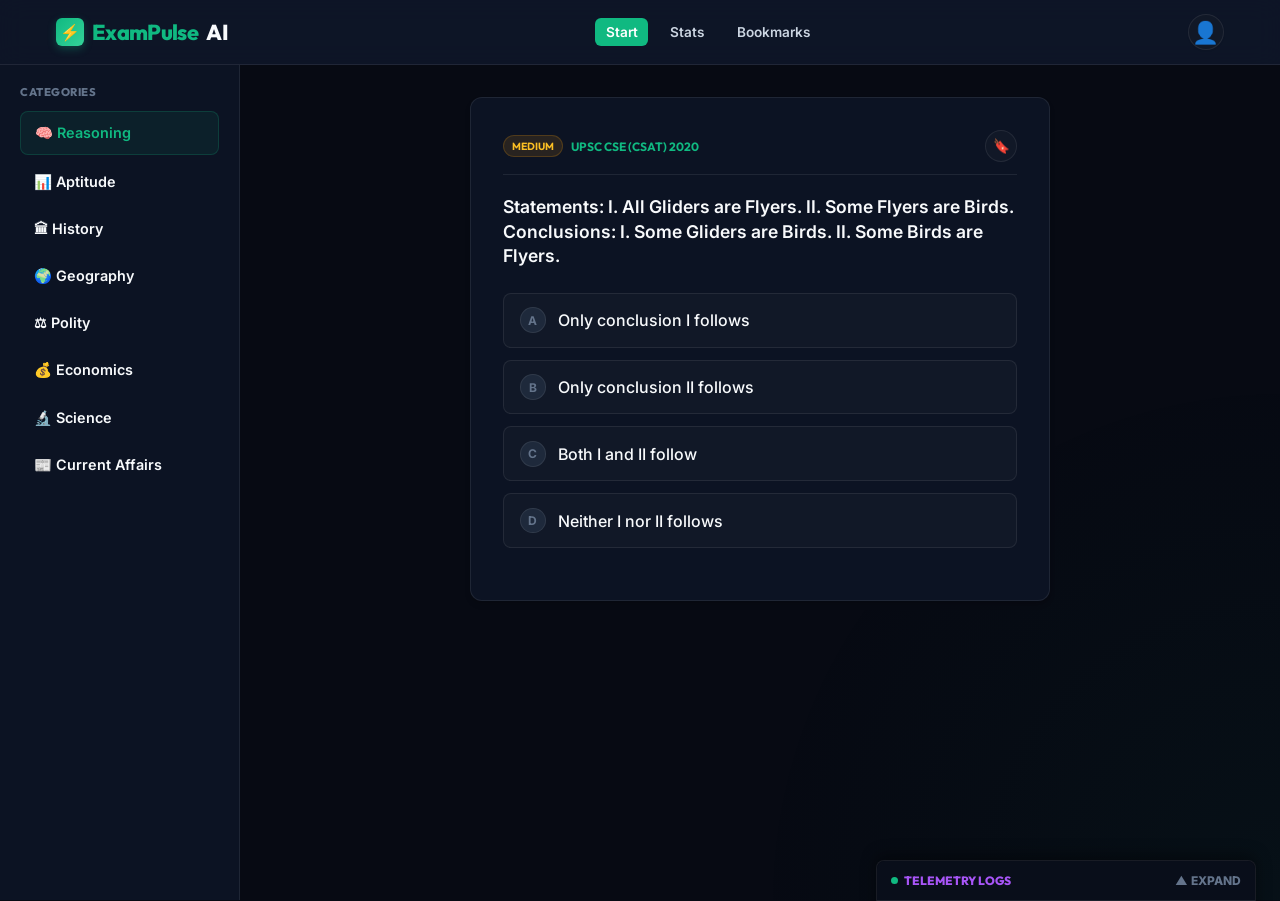
==== commit b0dfe282: "Add files via upload" ====
--- a/index.html
+++ b/index.html
@@ -22,7 +22,6 @@
           <span class="nav-link active" data-view="practice">Start</span>
           <span class="nav-link" data-view="analytics" id="nav-analytics">Stats</span>
           <span class="nav-link" data-view="bookmarks" id="nav-bookmarks">Bookmarks</span>
-          <a href="admin.html" class="nav-link" id="nav-admin" style="display: inline-block;">Admin</a>
         </nav>
 
         <div class="header-actions">
@@ -64,10 +63,6 @@
             <span class="action-icon">✏️</span>
             <span>Edit Profile Settings</span>
           </button>
-          <a href="admin.html" class="profile-action-item" id="link-submenu-admin" style="text-decoration: none;">
-            <span class="action-icon">🛡️</span>
-            <span>Administrative Portal</span>
-          </a>
           <button class="profile-action-item logout-red" id="btn-submenu-logout">
             <span class="action-icon">🚪</span>
             <span>Logout Profile</span>
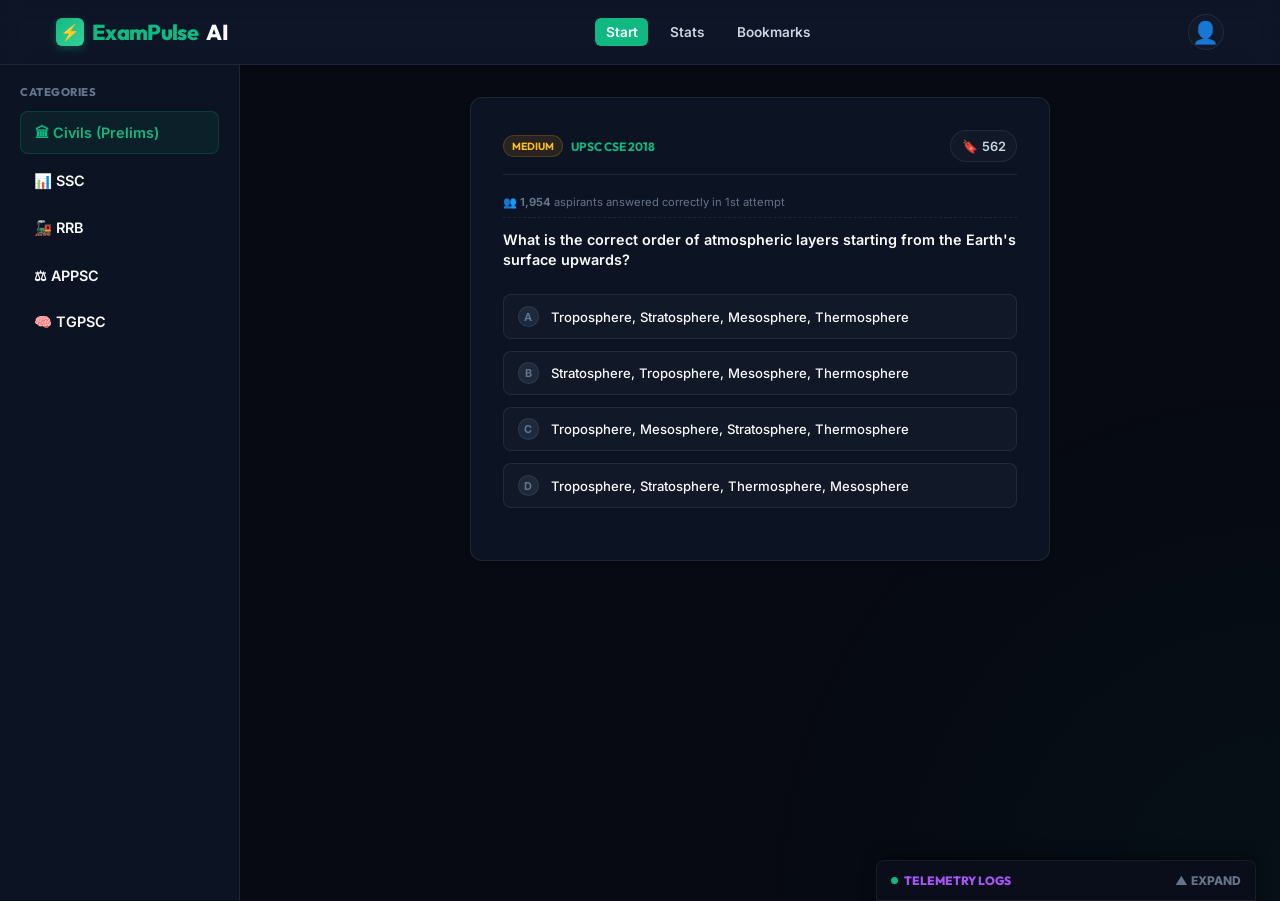
==== commit 28c61a78: "Add files via upload" ====
--- a/index.html
+++ b/index.html
@@ -77,16 +77,16 @@
            1. COMPACT PRACTICE VIEW (PRIMARY LANDING PAGE - "START")
            ========================================== -->
       <section id="view-practice" class="view-section active">
-        <!-- Mobile Subject Horizontal Swipe Bar -->
-        <div class="mobile-category-slider" id="practice-mobile-category-slider">
-          <button class="mobile-slider-btn active" data-category="Reasoning">🧠 Reasoning</button>
-          <button class="mobile-slider-btn" data-category="Aptitude">📊 Aptitude</button>
-          <button class="mobile-slider-btn" data-category="History">🏛 History</button>
-          <button class="mobile-slider-btn" data-category="Geography">🌍 Geography</button>
-          <button class="mobile-slider-btn" data-category="Polity">⚖ Polity</button>
-          <button class="mobile-slider-btn" data-category="Economics">💰 Economics</button>
-          <button class="mobile-slider-btn" data-category="Science">🔬 Science</button>
-          <button class="mobile-slider-btn" data-category="Current Affairs">📰 Current Affairs</button>
+        <!-- Mobile Select Exam Dropdown -->
+        <div class="mobile-category-dropdown-container" id="practice-mobile-category-dropdown-container" style="padding: 0.75rem 1.25rem 0 1.25rem;">
+          <label style="font-size: 0.72rem; font-weight: 800; text-transform: uppercase; color: var(--text-muted); display: block; margin-bottom: 0.35rem; letter-spacing: 0.05em;">Select Exam</label>
+          <select id="mobile-category-dropdown" class="premium-select-dropdown">
+            <option value="civils (prelims)">🏛 Civils (Prelims)</option>
+            <option value="ssc">📊 SSC</option>
+            <option value="rrb">🚂 RRB</option>
+            <option value="appsc">⚖ APPSC</option>
+            <option value="tgpsc">🧠 TGPSC</option>
+          </select>
         </div>
 
         <div class="practice-layout">
@@ -94,29 +94,20 @@
           <div class="category-sidebar">
             <h4 class="sidebar-title">Categories</h4>
             <div class="category-list" id="practice-category-list">
-              <button class="category-item-btn active" data-category="Reasoning">
-                <span>🧠 Reasoning</span>
+              <button class="category-item-btn active" data-category="civils (prelims)">
+                <span>🏛 Civils (Prelims)</span>
               </button>
-              <button class="category-item-btn" data-category="Aptitude">
-                <span>📊 Aptitude</span>
+              <button class="category-item-btn" data-category="ssc">
+                <span>📊 SSC</span>
               </button>
-              <button class="category-item-btn" data-category="History">
-                <span>🏛 History</span>
+              <button class="category-item-btn" data-category="rrb">
+                <span>🚂 RRB</span>
               </button>
-              <button class="category-item-btn" data-category="Geography">
-                <span>🌍 Geography</span>
+              <button class="category-item-btn" data-category="appsc">
+                <span>⚖ APPSC</span>
               </button>
-              <button class="category-item-btn" data-category="Polity">
-                <span>⚖ Polity</span>
-              </button>
-              <button class="category-item-btn" data-category="Economics">
-                <span>💰 Economics</span>
-              </button>
-              <button class="category-item-btn" data-category="Science">
-                <span>🔬 Science</span>
-              </button>
-              <button class="category-item-btn" data-category="Current Affairs">
-                <span>📰 Current Affairs</span>
+              <button class="category-item-btn" data-category="tgpsc">
+                <span>🧠 TGPSC</span>
               </button>
             </div>
           </div>
@@ -134,7 +125,14 @@
                       <span id="practice-badge-difficulty" class="badge badge-easy" style="font-size: 0.65rem;">Medium</span>
                       <span id="practice-source-text" style="font-size: 0.75rem;">UPSC CSAT 2020</span>
                     </div>
-                    <button class="q-action-icon-btn" id="practice-bookmark-btn" title="Bookmark Question">🔖</button>
+                    <button class="q-action-icon-btn" id="practice-bookmark-btn" title="Bookmark Question">
+                      <span>🔖</span><span id="bookmark-btn-count">0</span>
+                    </button>
+                  </div>
+
+                  <!-- Question Social Telemetry Stats -->
+                  <div class="question-stats-telemetry" style="display: flex; gap: 0.75rem; font-size: 0.7rem; color: var(--text-muted); margin-bottom: 0.75rem; border-bottom: 1px dashed var(--border-color); padding-bottom: 0.5rem; flex-wrap: wrap;">
+                    <span id="question-correct-stats">👥 1,245 aspirants answered correctly in 1st attempt</span>
                   </div>
 
                   <!-- Question Text (autoscaled dynamically) -->
@@ -162,9 +160,12 @@
                     </button>
                   </div>
 
-                  <!-- Relocated Next Button: Sits directly below option choices (in-between options and explanation on mobile) -->
-                  <div class="action-footer-practice" style="margin-top: 1.25rem; width: 100%;">
-                    <button class="btn btn-primary" id="practice-next-btn" style="display: none; padding: 0.5rem 1.8rem; font-size: 0.8rem; border-radius: 9999px; width: 100%;">
+                  <!-- Relocated Next & Previous Buttons: Sits directly below option choices (in-between options and explanation on mobile) -->
+                  <div class="action-footer-practice" style="margin-top: 1.25rem; width: 100%; display: flex; gap: 0.75rem;">
+                    <button class="btn btn-secondary" id="practice-prev-btn" style="display: none; padding: 0.5rem 1.2rem; font-size: 0.8rem; border-radius: 9999px; flex: 1;">
+                      ⬅ Previous
+                    </button>
+                    <button class="btn btn-primary" id="practice-next-btn" style="display: none; padding: 0.5rem 1.8rem; font-size: 0.8rem; border-radius: 9999px; flex: 1.5;">
                       Next Question ➔
                     </button>
                   </div>
@@ -412,7 +413,10 @@
           </div>
           <div class="auth-form-group" style="margin-bottom: 1rem;">
             <label style="font-size: 0.7rem; color: var(--text-muted);">Password *</label>
-            <input type="password" id="reg-password" style="font-size: 0.8rem; padding: 0.5rem 0.75rem;" placeholder="••••••••" required>
+            <div class="password-wrapper">
+              <input type="password" id="reg-password" style="font-size: 0.8rem; padding: 0.5rem 2.2rem 0.5rem 0.75rem;" placeholder="••••••••" required>
+              <button type="button" class="password-toggle-btn" tabindex="-1" title="Show password">👁️</button>
+            </div>
           </div>
           <button type="submit" class="btn btn-primary" style="width: 100%; font-size: 0.8rem; padding: 0.5rem 0;">Create Free Profile</button>
         </form>
@@ -425,7 +429,10 @@
           </div>
           <div class="auth-form-group" style="margin-bottom: 1.25rem;">
             <label style="font-size: 0.7rem; color: var(--text-muted);">Password *</label>
-            <input type="password" id="login-password" style="font-size: 0.8rem; padding: 0.5rem 0.75rem;" placeholder="••••••••" required>
+            <div class="password-wrapper">
+              <input type="password" id="login-password" style="font-size: 0.8rem; padding: 0.5rem 2.2rem 0.5rem 0.75rem;" placeholder="••••••••" required>
+              <button type="button" class="password-toggle-btn" tabindex="-1" title="Show password">👁️</button>
+            </div>
           </div>
           <button type="submit" class="btn btn-primary" style="width: 100%; font-size: 0.8rem; padding: 0.5rem 0;">Sign In Profile</button>
         </form>
--- a/css/styles.css
+++ b/css/styles.css
@@ -618,14 +618,18 @@
 .q-action-icon-btn {
   background: var(--bg-accent);
   border: 1px solid var(--border-color);
-  width: 2rem;
   height: 2rem;
-  border-radius: 50%;
+  padding: 0 0.65rem;
+  border-radius: 9999px;
   display: flex;
   align-items: center;
   justify-content: center;
   cursor: pointer;
-  font-size: 0.85rem;
+  font-size: 0.8rem;
+  gap: 0.25rem;
+  font-weight: 600;
+  color: var(--text-secondary);
+  transition: all 0.2s ease;
 }
 
 .q-action-icon-btn.bookmarked {
@@ -635,7 +639,7 @@
 }
 
 .question-text-area {
-  font-size: 1.15rem;
+  font-size: 0.9rem;
   font-weight: 600;
   line-height: 1.45;
   margin-bottom: 1.5rem;
@@ -652,7 +656,7 @@
   width: 100%;
   background: var(--bg-accent);
   border: 1px solid var(--border-color);
-  padding: 0.85rem 1rem;
+  padding: 0.65rem 0.85rem;
   border-radius: 0.5rem;
   display: flex;
   align-items: center;
@@ -660,6 +664,7 @@
   cursor: pointer;
   font-weight: 500;
   text-align: left;
+  font-size: 0.82rem;
   transition: transform 0.15s ease, border-color 0.15s ease;
 }
 
@@ -672,14 +677,14 @@
 .option-prefix-bubble {
   background: var(--bg-input);
   color: var(--text-muted);
-  width: 1.6rem;
-  height: 1.6rem;
+  width: 1.35rem;
+  height: 1.35rem;
   border-radius: 50%;
   display: flex;
   align-items: center;
   justify-content: center;
   font-weight: 700;
-  font-size: 0.75rem;
+  font-size: 0.68rem;
   flex-shrink: 0;
   border: 1px solid var(--border-color);
 }
@@ -1896,6 +1901,27 @@
   #btn-edit-profile-trigger {
     display: none !important;
   }
+
+  /* Grid wrapper for 5 subjects visible on mobile screen without scrolling */
+  .mobile-category-slider {
+    display: grid !important;
+    grid-template-columns: repeat(3, 1fr);
+    gap: 0.35rem;
+    padding: 0.5rem;
+    white-space: normal !important; /* Allow wrapping */
+  }
+
+  .mobile-category-slider button {
+    font-size: 0.7rem !important;
+    padding: 0.35rem 0.25rem !important;
+    margin-right: 0 !important;
+    justify-content: center;
+    text-align: center;
+    border-radius: 6px !important;
+    height: 100%;
+    display: flex;
+    align-items: center;
+  }
 }
 
 @media (max-width: 600px) {
@@ -1912,3 +1938,90 @@
     font-size: 1.5rem !important;
   }
 }
+
+/* Password Visibility Toggle */
+.password-wrapper {
+  position: relative;
+  display: flex;
+  align-items: center;
+  width: 100%;
+}
+
+.password-wrapper input {
+  padding-right: 2.2rem !important;
+  width: 100%;
+}
+
+.password-toggle-btn {
+  position: absolute;
+  right: 0.75rem;
+  top: 50%;
+  transform: translateY(-50%);
+  background: transparent;
+  border: none;
+  color: var(--text-muted);
+  cursor: pointer;
+  padding: 0.25rem;
+  font-size: 0.95rem;
+  transition: color 0.2s, transform 0.1s;
+  display: flex;
+  align-items: center;
+  justify-content: center;
+  z-index: 5;
+  user-select: none;
+}
+
+.password-toggle-btn:hover {
+  color: var(--text-primary);
+  transform: translateY(-50%) scale(1.1);
+}
+
+.password-toggle-btn:active {
+  transform: translateY(-50%) scale(0.95);
+}
+
+/* Premium Select Dropdown Styling */
+.premium-select-dropdown {
+  width: 100%;
+  padding: 0.65rem 1rem;
+  font-size: 0.85rem;
+  font-weight: 600;
+  color: var(--text-primary);
+  background: var(--bg-accent);
+  border: 1px solid var(--border-color);
+  border-radius: 0.5rem;
+  cursor: pointer;
+  outline: none;
+  transition: all 0.25s cubic-bezier(0.16, 1, 0.3, 1);
+  box-shadow: var(--shadow-sm);
+  appearance: none;
+  -webkit-appearance: none;
+  background-image: url("data:image/svg+xml;utf8,<svg fill='%2364748b' height='24' viewBox='0 0 24 24' width='24' xmlns='http://www.w3.org/2000/svg'><path d='M7 10l5 5 5-5z'/><path d='M0 0h24v24H0z' fill='none'/></svg>");
+  background-repeat: no-repeat;
+  background-position: right 0.75rem center;
+  background-size: 1.25rem;
+  padding-right: 2.25rem;
+}
+
+.premium-select-dropdown:focus {
+  border-color: var(--brand-primary);
+  box-shadow: 0 0 12px rgba(16, 185, 129, 0.15);
+}
+
+.premium-select-dropdown option {
+  background: #0f172a;
+  color: var(--text-primary);
+  padding: 0.5rem;
+}
+
+/* Mobile category dropdown container defaults */
+.mobile-category-dropdown-container {
+  display: none;
+}
+
+@media (max-width: 960px) {
+  .mobile-category-dropdown-container {
+    display: block !important;
+  }
+}
+
